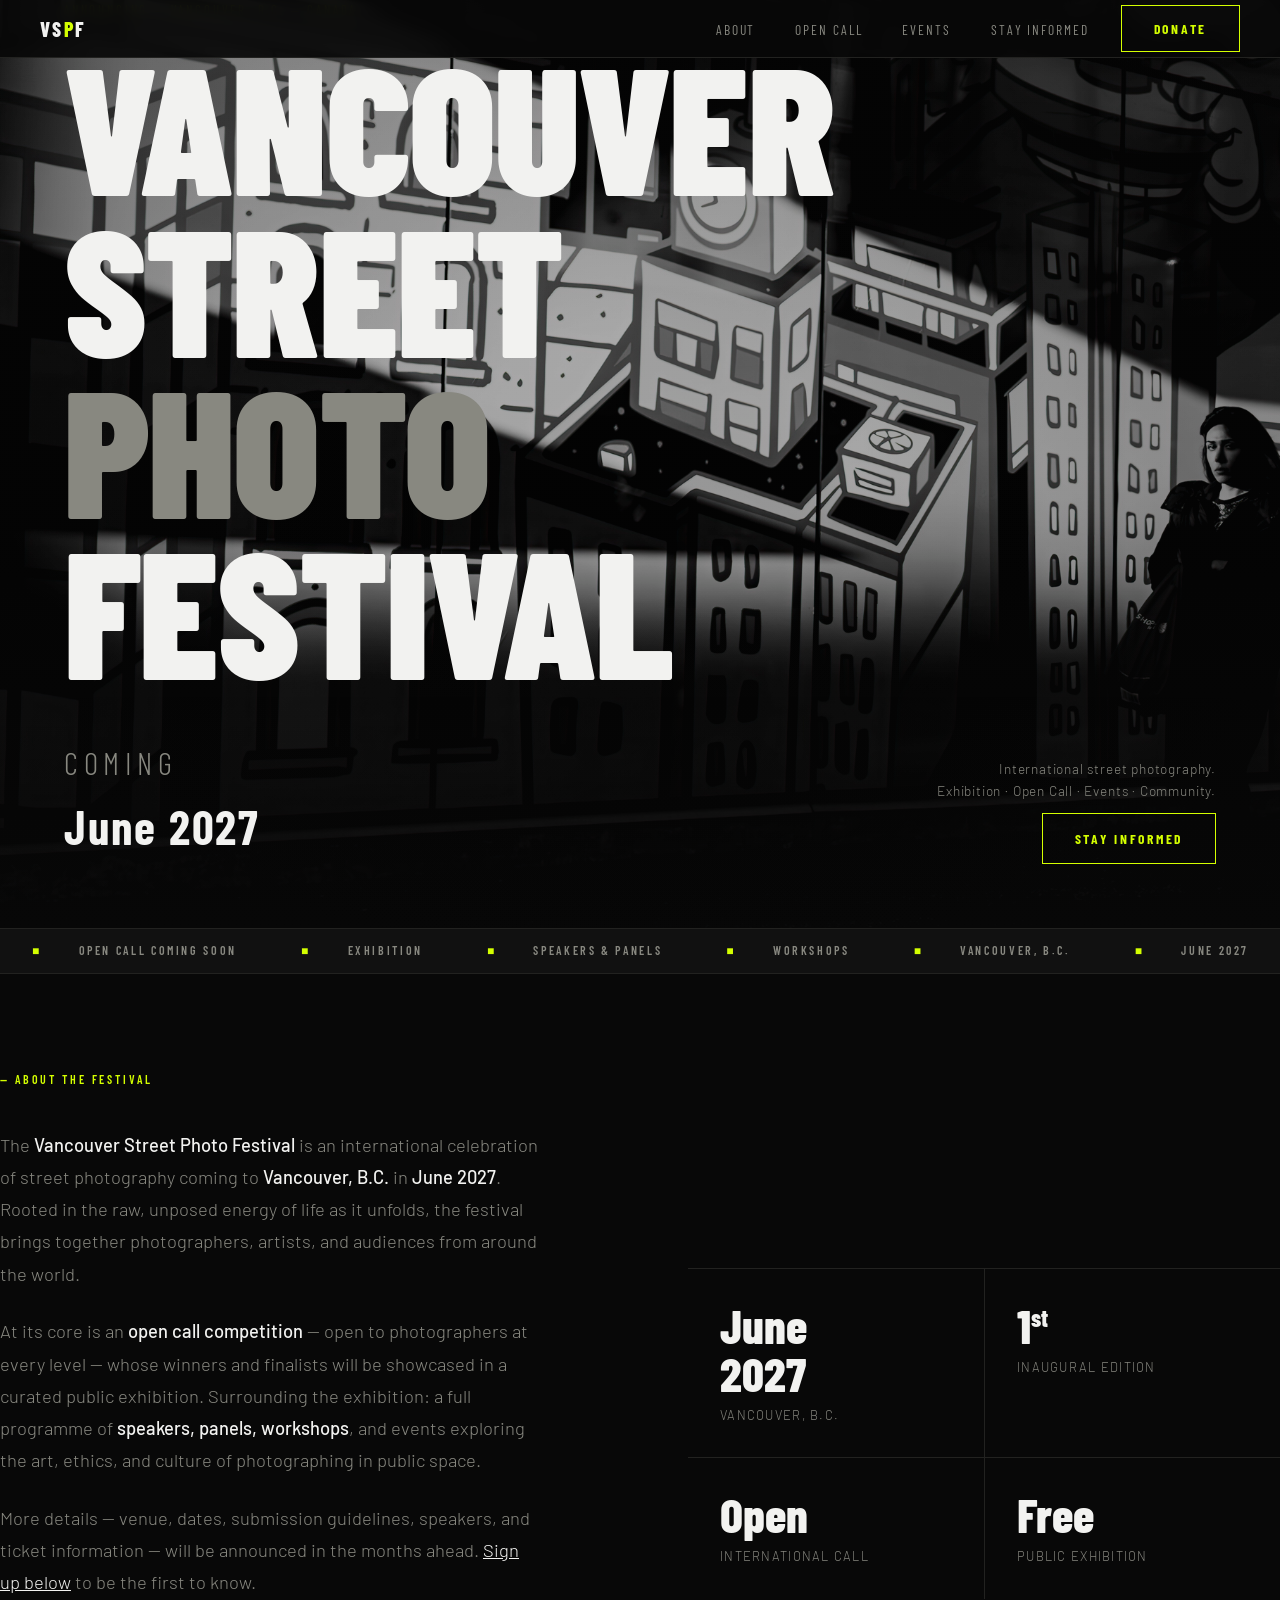
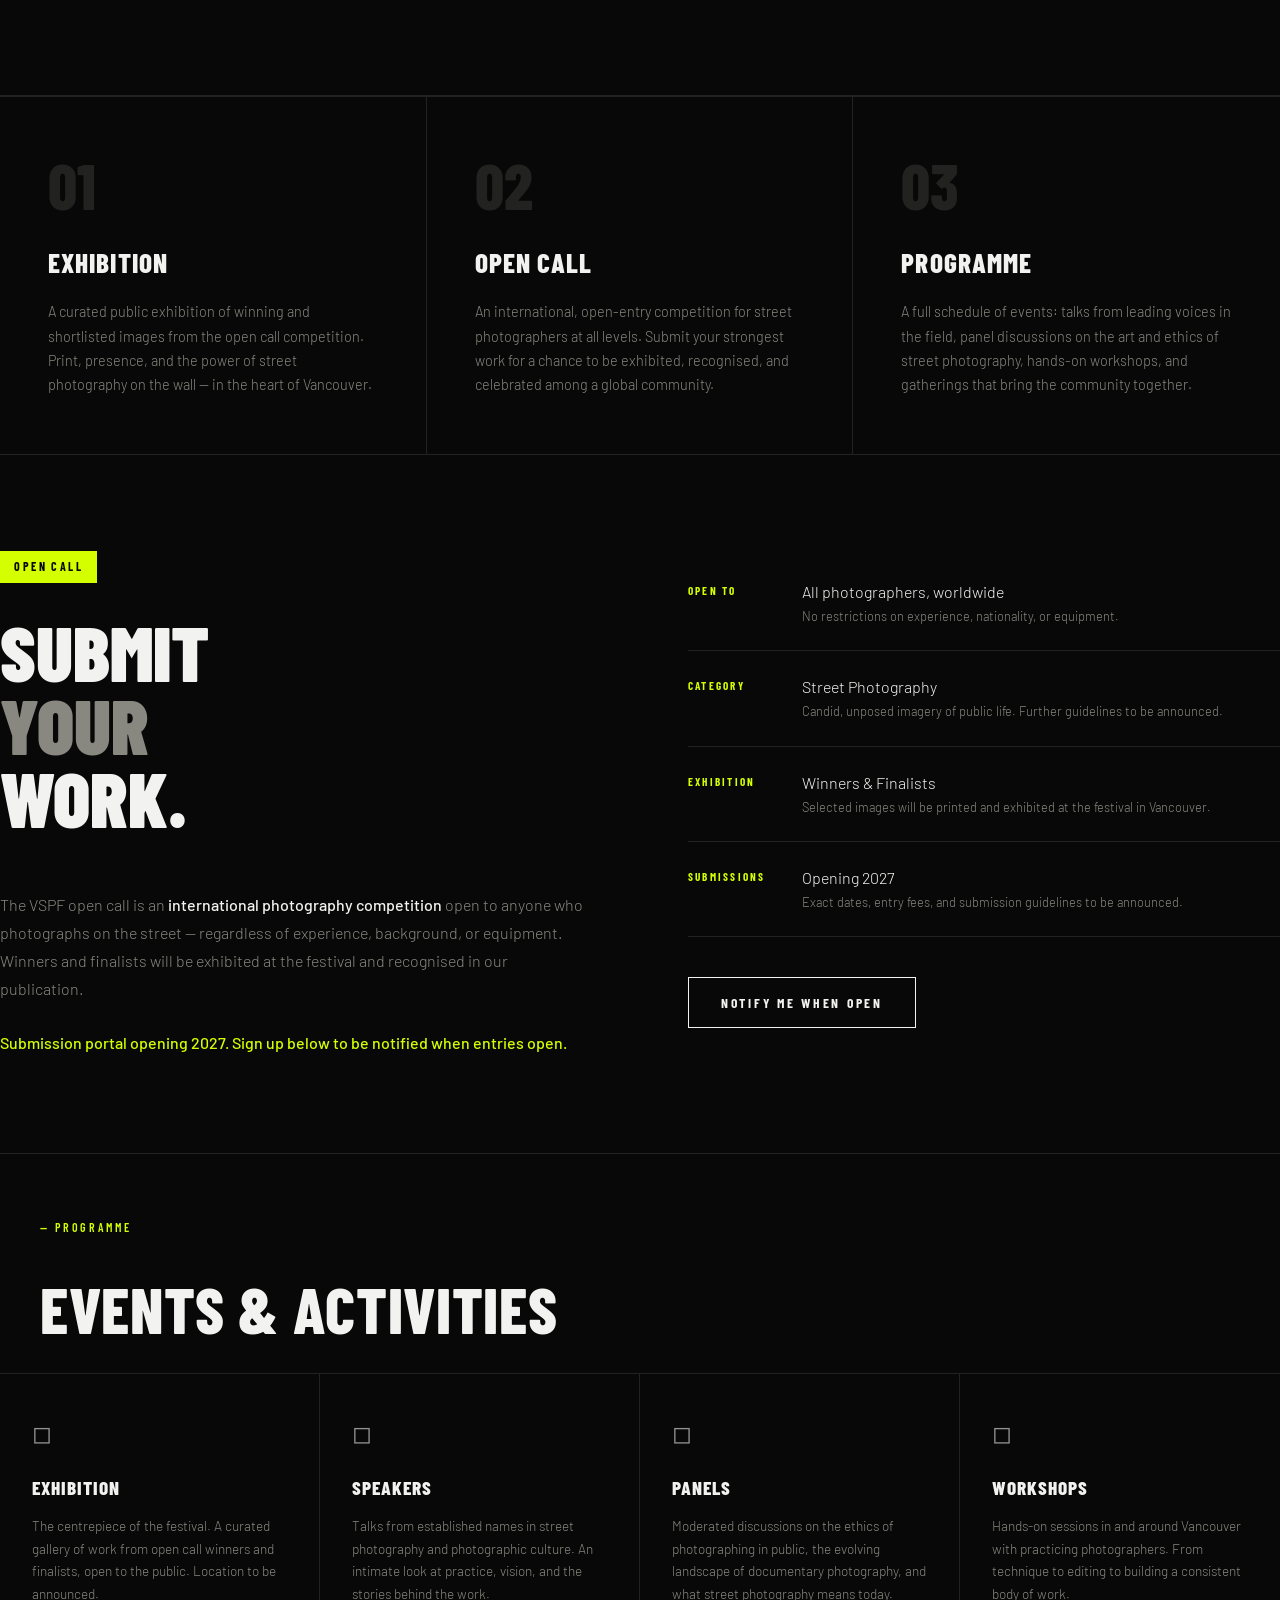
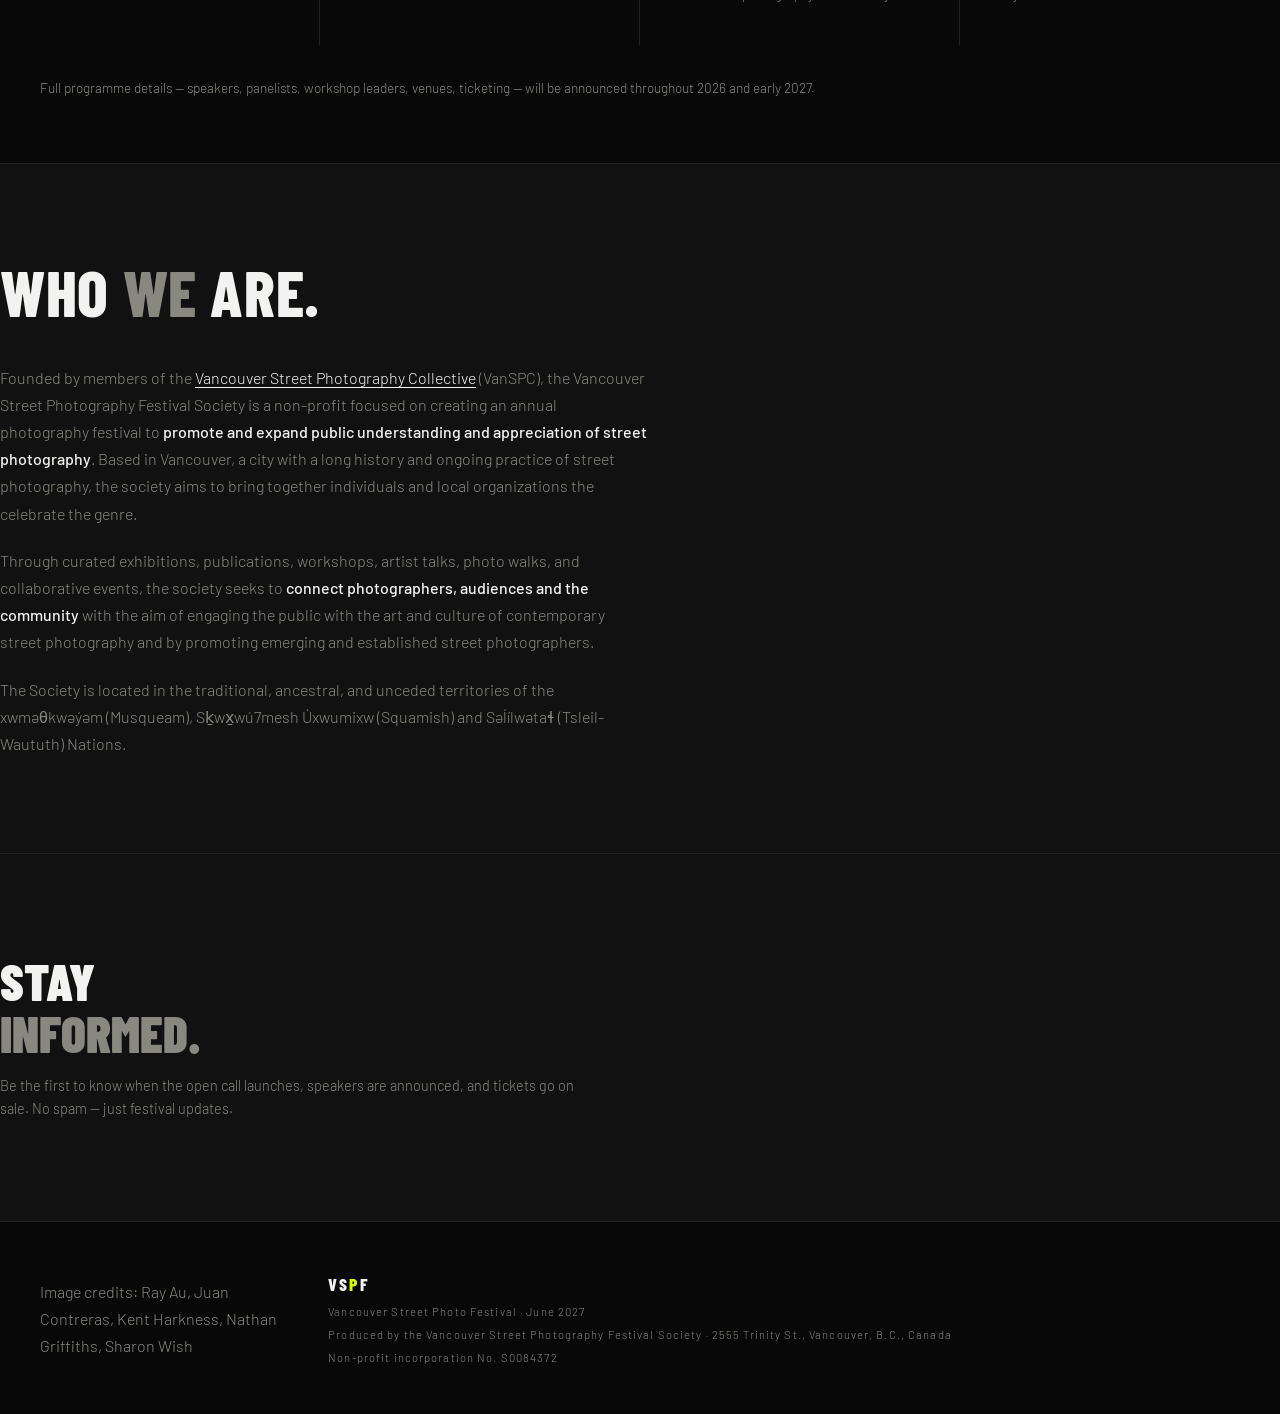
==== index.html @ 10cf4648 "image credite" ====
<!DOCTYPE html>
<html lang="en">
<head>
  <meta charset="UTF-8">
  <meta name="viewport" content="width=device-width, initial-scale=1.0">
  <title>VSPF — Vancouver Street Photo Festival · June 2027</title>
  <meta name="description" content="Vancouver Street Photo Festival — June 2027. An international celebration of street photography featuring an open call competition, exhibition, speakers, panels & workshops.">
  <link rel="preconnect" href="https://fonts.googleapis.com">
  <link rel="preconnect" href="https://fonts.gstatic.com" crossorigin>
  <link href="https://fonts.googleapis.com/css2?family=Barlow+Condensed:wght@300;400;600;700;800;900&family=Barlow:wght@300;400;500&display=swap" rel="stylesheet">
  <link rel="stylesheet" href="css/styles.css">
  <script src="https://zeffy-scripts.s3.ca-central-1.amazonaws.com/embed-form-script.min.js"></script>
</head>
<body>

  <!-- NAV -->
  <nav>
    <a href="#" class="nav-logo">VS<span>P</span>F</a>
    <ul class="nav-links">
      <li><a href="#about">About</a></li>
      <li><a href="#open-call">Open Call</a></li>
      <li><a href="#events">Events</a></li>
      <li><a href="#notify">Stay Informed</a></li>
    </ul>
    <button class="btn btn-accent nav-donate" zeffy-form-link="https://www.zeffy.com/embed/donation-form/festival-launch-fundraiser?modal=true">Donate</button>
    <button class="nav-hamburger" aria-label="Toggle menu" aria-expanded="false">
      <span></span>
      <span></span>
      <span></span>
    </button>
  </nav>

  <!-- MOBILE NAV -->
  <div class="nav-mobile" id="nav-mobile" aria-hidden="true">
    <ul>
      <li><a href="#about">About</a></li>
      <li><a href="#open-call">Open Call</a></li>
      <li><a href="#events">Events</a></li>
      <li><a href="#notify">Stay Informed</a></li>
      <li><button class="btn btn-accent" zeffy-form-link="https://www.zeffy.com/embed/donation-form/festival-launch-fundraiser?modal=true">Donate</button></li>
    </ul>
  </div>

  <!-- HERO -->
  <section class="hero">
    <div class="hero-carousel">
      <div class="hero-slide active" style="background-image:url('img/harkness-01.jpg')"></div>
      <div class="hero-slide" style="background-image:url('img/contreras-01.jpg')"></div>
      <div class="hero-slide" style="background-image:url('img/L1102718-0512.jpg')"></div>
      <div class="hero-slide" style="background-image:url('img/sharon-01.jpg')"></div>
      <div class="hero-slide" style="background-image:url('img/au-01.jpg')"></div>
      <div class="hero-slide" style="background-image:url('img/L1102904-0615.jpg')"></div>
    </div>
    <div class="hero-vignette"></div>
    <div class="hero-content">
      <p class="hero-eyebrow">Announcing &mdash; Vancouver, B.C. &mdash; Canada</p>
      <h1 class="hero-title">
        <span class="line-city">Vancouver</span>
        <span class="line-street">Street</span>
        <span class="line-photo">Photo</span>
        <span class="line-fest">Festival</span>
      </h1>
      <div class="hero-meta">
        <div class="hero-date">
          <span>Coming</span>
          June 2027
        </div>
        <div class="hero-cta-wrap">
          <p class="hero-sub">International street photography.<br>Exhibition &middot; Open Call &middot; Events &middot; Community.</p>
          <a href="#notify" class="btn btn-accent">Stay Informed</a>
        </div>
      </div>
    </div>
  </section>

  <!-- TICKER -->
  <div class="ticker-wrap">
    <div class="ticker">
      <div class="ticker-item"><span>&#9632;</span> Open Call Coming Soon</div>
      <div class="ticker-item"><span>&#9632;</span> Exhibition</div>
      <div class="ticker-item"><span>&#9632;</span> Speakers &amp; Panels</div>
      <div class="ticker-item"><span>&#9632;</span> Workshops</div>
      <div class="ticker-item"><span>&#9632;</span> Vancouver, B.C.</div>
      <div class="ticker-item"><span>&#9632;</span> June 2027</div>
      <div class="ticker-item"><span>&#9632;</span> Street Photography</div>
      <div class="ticker-item"><span>&#9632;</span> Open Call Coming Soon</div>
      <div class="ticker-item"><span>&#9632;</span> Exhibition</div>
      <div class="ticker-item"><span>&#9632;</span> Speakers &amp; Panels</div>
      <div class="ticker-item"><span>&#9632;</span> Workshops</div>
      <div class="ticker-item"><span>&#9632;</span> Vancouver, B.C.</div>
      <div class="ticker-item"><span>&#9632;</span> June 2027</div>
      <div class="ticker-item"><span>&#9632;</span> Street Photography</div>
    </div>
  </div>

  <!-- ABOUT -->
  <section id="about">
    <div class="container section-pad">
      <div class="intro-grid">
        <div>
          <p class="section-label reveal">About the Festival</p>
          <p class="intro-text reveal reveal-delay-1">
            The <strong>Vancouver Street Photo Festival</strong> is an international celebration of street photography coming to <strong>Vancouver, B.C.</strong> in <strong>June 2027</strong>. Rooted in the raw, unposed energy of life as it unfolds, the festival brings together photographers, artists, and audiences from around the world.
          </p>
          <br>
          <p class="intro-text reveal reveal-delay-2">
            At its core is an <strong>open call competition</strong> — open to photographers at every level — whose winners and finalists will be showcased in a curated public exhibition. Surrounding the exhibition: a full programme of <strong>speakers, panels, workshops</strong>, and events exploring the art, ethics, and culture of photographing in public space.
          </p>
          <br>
          <p class="intro-text reveal reveal-delay-3">
            More details — venue, dates, submission guidelines, speakers, and ticket information — will be announced in the months ahead. <a href="#notify" style="color: var(--white);">Sign up below</a> to be the first to know.
          </p>
        </div>
        <div class="intro-stats reveal reveal-delay-1">
          <div class="stat">
            <div class="stat-number">June<br>2027</div>
            <div class="stat-label">Vancouver, B.C.</div>
          </div>
          <div class="stat">
            <div class="stat-number">1<sup style="font-size:0.5em">st</sup></div>
            <div class="stat-label">Inaugural Edition</div>
          </div>
          <div class="stat">
            <div class="stat-number">Open</div>
            <div class="stat-label">International Call</div>
          </div>
          <div class="stat">
            <div class="stat-number">Free</div>
            <div class="stat-label">Public Exhibition</div>
          </div>
        </div>
      </div>
    </div>
  </section>

  <!-- PILLARS -->
  <section>
    <div class="pillars">
      <div class="pillar reveal">
        <div class="pillar-num">01</div>
        <div class="pillar-title">Exhibition</div>
        <p class="pillar-body">A curated public exhibition of winning and shortlisted images from the open call competition. Print, presence, and the power of street photography on the wall — in the heart of Vancouver.</p>
      </div>
      <div class="pillar reveal reveal-delay-1">
        <div class="pillar-num">02</div>
        <div class="pillar-title">Open Call</div>
        <p class="pillar-body">An international, open-entry competition for street photographers at all levels. Submit your strongest work for a chance to be exhibited, recognised, and celebrated among a global community.</p>
      </div>
      <div class="pillar reveal reveal-delay-2">
        <div class="pillar-num">03</div>
        <div class="pillar-title">Programme</div>
        <p class="pillar-body">A full schedule of events: talks from leading voices in the field, panel discussions on the art and ethics of street photography, hands-on workshops, and gatherings that bring the community together.</p>
      </div>
    </div>
  </section>

  <!-- OPEN CALL -->
  <section id="open-call">
    <div class="container section-pad">
      <div class="open-call-inner">
        <div>
          <div class="open-call-badge reveal">Open Call</div>
          <h2 class="open-call-heading reveal reveal-delay-1">Submit<br><em>Your</em><br>Work.</h2>
          <br>
          <p class="open-call-body reveal reveal-delay-2">
            The VSPF open call is an <strong>international photography competition</strong> open to anyone who photographs on the street — regardless of experience, background, or equipment. Winners and finalists will be exhibited at the festival and recognised in our publication.
          </p>
          <br>
          <p class="open-call-body reveal reveal-delay-3" style="color: var(--accent); font-weight: 500;">
            Submission portal opening 2027. Sign up below to be notified when entries open.
          </p>
        </div>
        <div class="open-call-details reveal reveal-delay-1">
          <div class="detail-row">
            <div class="detail-label">Open To</div>
            <div class="detail-value">All photographers, worldwide
              <small>No restrictions on experience, nationality, or equipment.</small>
            </div>
          </div>
          <div class="detail-row">
            <div class="detail-label">Category</div>
            <div class="detail-value">Street Photography
              <small>Candid, unposed imagery of public life. Further guidelines to be announced.</small>
            </div>
          </div>
          <div class="detail-row">
            <div class="detail-label">Exhibition</div>
            <div class="detail-value">Winners &amp; Finalists
              <small>Selected images will be printed and exhibited at the festival in Vancouver.</small>
            </div>
          </div>
          <div class="detail-row">
            <div class="detail-label">Submissions</div>
            <div class="detail-value">Opening 2027
              <small>Exact dates, entry fees, and submission guidelines to be announced.</small>
            </div>
          </div>
          <div style="padding-top: 1rem;">
            <a href="#notify" class="btn btn-white">Notify Me When Open</a>
          </div>
        </div>
      </div>
    </div>
  </section>

  <!-- EVENTS -->
  <section id="events">
    <div class="container" style="padding-top: 4rem; padding-bottom: 2rem;">
      <p class="section-label reveal">Programme</p>
      <h2 class="section-heading reveal reveal-delay-1">Events &amp; Activities</h2>
    </div>
    <div class="events-grid">
      <div class="event-card reveal">
        <div class="event-icon">◻</div>
        <div class="event-title">Exhibition</div>
        <p class="event-body">The centrepiece of the festival. A curated gallery of work from open call winners and finalists, open to the public. Location to be announced.</p>
      </div>
      <div class="event-card reveal reveal-delay-1">
        <div class="event-icon">◻</div>
        <div class="event-title">Speakers</div>
        <p class="event-body">Talks from established names in street photography and photographic culture. An intimate look at practice, vision, and the stories behind the work.</p>
      </div>
      <div class="event-card reveal reveal-delay-2">
        <div class="event-icon">◻</div>
        <div class="event-title">Panels</div>
        <p class="event-body">Moderated discussions on the ethics of photographing in public, the evolving landscape of documentary photography, and what street photography means today.</p>
      </div>
      <div class="event-card reveal reveal-delay-3">
        <div class="event-icon">◻</div>
        <div class="event-title">Workshops</div>
        <p class="event-body">Hands-on sessions in and around Vancouver with practicing photographers. From technique to editing to building a consistent body of work.</p>
      </div>
    </div>
    <div class="container" style="padding: 2rem 2.5rem 4rem;">
      <p class="reveal" style="font-size: 0.85rem; color: var(--dim);">Full programme details — speakers, panelists, workshop leaders, venues, ticketing — will be announced throughout 2026 and early 2027.</p>
    </div>
  </section>

  <!-- WHO WE ARE -->
  <section id="who-we-are" class="who-we-are">
    <div class="container section-pad">
      <h2 class="reveal">Who <span>We</span> Are.</h2>
      <div class="who-we-are-body">
        <p class="reveal reveal-delay-1">Founded by members of the <a href="https://van-spc.com/" target="_blank">Vancouver Street Photography Collective</a> (VanSPC), the Vancouver Street Photography Festival Society is a non-profit focused on creating an annual photography festival to <strong>promote and expand public understanding and appreciation of street photography</strong>. Based in Vancouver, a city with a long history and ongoing practice of street photography, the society aims to bring together individuals and local organizations the celebrate the genre.</p>
        <p class="reveal reveal-delay-2">Through curated exhibitions, publications, workshops, artist talks, photo walks, and collaborative events, the society seeks to <strong>connect photographers, audiences and the community</strong> with the aim of engaging the public with the art and culture of contemporary street photography and by promoting emerging and established street photographers.</p>
        <p class="reveal reveal-delay-3">The Society is located in the traditional, ancestral, and unceded territories of the xwməθkwəy̓əm (Musqueam), Sḵwx̱wú7mesh Úxwumixw (Squamish) and Səl̓ílwətaɬ (Tsleil-Waututh) Nations.</p>
      </div>
    </div>
  </section>

  <!-- NOTIFY -->
  <section id="notify" class="notify">
    <div class="container section-pad">
      <div class="notify-inner">
        <div>
          <h2 class="notify-heading reveal">Stay<br><span>Informed.</span></h2>
          <p class="notify-sub reveal reveal-delay-1">
            Be the first to know when the open call launches, speakers are announced, and tickets go on sale. No spam — just festival updates.
          </p>
        </div>
        <div id="zeffy-signup-form">
          <iframe title='Signup form powered by Zeffy' style='position:absolute;border:0;top:0;left:0;bottom:0;right:0;width:100%;height:100%' src='https://www.zeffy.com/en-CA/embed/newsletter-form/your-email-address' allowTransparency="true"></iframe>
        </div>
      </div>
    </div>
  </section>

  <!-- FOOTER -->
  <footer>
    <div class="footer-image-credits">
      <p>Image credits: Ray Au, Juan Contreras, Kent Harkness, Nathan Griffiths, Sharon Wish</p>
    </div>
    </div>
    <div class="footer-brand">
      VS<span>P</span>F
      <small>Vancouver Street Photo Festival &middot; June 2027</small>
      <small>Produced by the Vancouver Street Photography Festival Society &middot; 2555 Trinity St., Vancouver, B.C., Canada</small>
      <small>Non-profit incorporation No. S0084372</small>
    </div>
    <!-- <div class="footer-center">
      Vancouver, British Columbia, Canada<br>
      <span style="color: var(--border);">&#9632;</span>
    </div> -->
    <!-- <div class="footer-social">
      <a href="#">Instagram</a>
      <a href="#">Facebook</a>
      <a href="#">Contact</a>
    </div> -->
  </footer>


  <script src="js/main.js"></script>
</body>
</html>
---- css/styles.css ----
*, *::before, *::after { box-sizing: border-box; margin: 0; padding: 0; }

:root {
  --black:   #080808;
  --off-black: #111111;
  --white:   #f2f2f0;
  --dim:     #888880;
  --border:  #222220;
  --accent:  #d4ff00;
  --accent2: #ff3c1a;
}

html { scroll-behavior: smooth; }

body {
  background: var(--black);
  color: var(--white);
  font-family: 'Barlow', sans-serif;
  font-weight: 300;
  font-size: 16px;
  line-height: 1.6;
  overflow-x: hidden;
}

/* ── NAV ───────────────────────────────────────────── */
nav {
  position: fixed;
  top: 0; left: 0; right: 0;
  z-index: 100;
  display: flex;
  align-items: center;
  padding: 0 2.5rem;
  height: 58px;
  background: rgba(8, 8, 8, 0.92);
  backdrop-filter: blur(8px);
  border-bottom: 1px solid var(--border);
}

.nav-logo {
  font-family: 'Barlow Condensed', sans-serif;
  font-weight: 800;
  font-size: 1.25rem;
  letter-spacing: 0.12em;
  color: var(--white);
  text-decoration: none;
}

.nav-logo span { color: var(--accent); }

.nav-links {
  display: flex;
  gap: 2.5rem;
  list-style: none;
  margin-left: auto;
}

.nav-links a {
  font-family: 'Barlow Condensed', sans-serif;
  font-weight: 400;
  font-size: 0.85rem;
  letter-spacing: 0.14em;
  text-transform: uppercase;
  color: var(--dim);
  text-decoration: none;
  transition: color 0.2s;
}

.nav-links a:hover { color: var(--white); }

.nav-donate {
  display: inline-flex;
  align-items: center;
  background: none;
  cursor: pointer;
  padding: 0.45rem 1.1rem;
  margin-left: 2rem;
  flex-shrink: 0;
}

/* ── HAMBURGER ──────────────────────────────────────── */
.nav-hamburger {
  display: none;
  flex-direction: column;
  justify-content: center;
  gap: 5px;
  background: none;
  border: none;
  cursor: pointer;
  padding: 6px;
  margin-left: auto;
  flex-shrink: 0;
  z-index: 101;
}

.nav-hamburger span {
  display: block;
  width: 22px;
  height: 1.5px;
  background: var(--white);
  transition: transform 0.25s ease, opacity 0.25s ease;
  transform-origin: center;
}

.nav-hamburger.open span:nth-child(1) { transform: translateY(6.5px) rotate(45deg); }
.nav-hamburger.open span:nth-child(2) { opacity: 0; transform: scaleX(0); }
.nav-hamburger.open span:nth-child(3) { transform: translateY(-6.5px) rotate(-45deg); }

/* ── MOBILE NAV ─────────────────────────────────────── */
.nav-mobile {
  position: fixed;
  top: 58px; left: 0; right: 0;
  background: rgba(8, 8, 8, 0.97);
  backdrop-filter: blur(8px);
  border-bottom: 1px solid var(--border);
  z-index: 99;
  display: none;
  flex-direction: column;
  opacity: 0;
  transform: translateY(-6px);
  pointer-events: none;
  transition: opacity 0.25s ease, transform 0.25s ease;
}

.nav-mobile ul { list-style: none; padding: 0.5rem 1.5rem 1.5rem; }

.nav-mobile li { border-bottom: 1px solid var(--border); }
.nav-mobile li:first-child { border-top: 1px solid var(--border); }

.nav-mobile li:last-child { border-bottom: none; padding: 1rem 0 0.5rem; }
.nav-mobile li:last-child .btn { width: 100%; text-align: center; display: block; }

.nav-mobile a {
  display: block;
  font-family: 'Barlow Condensed', sans-serif;
  font-weight: 700;
  font-size: 1.6rem;
  letter-spacing: 0.08em;
  text-transform: uppercase;
  color: var(--dim);
  text-decoration: none;
  padding: 0.9rem 0;
  transition: color 0.2s;
}

.nav-mobile a:hover,
.nav-mobile a:active { color: var(--white); }

.nav-mobile.open {
  opacity: 1;
  transform: translateY(0);
  pointer-events: auto;
}

/* ── HERO CAROUSEL ─────────────────────────────────── */
.hero-carousel {
  position: absolute;
  inset: 0;
  z-index: 0;
}

.hero-slide {
  position: absolute;
  top: 0;
  left: 0;
  right: -10%;
  bottom: 0;
  background-size: cover;
  background-position: right center;
  opacity: 0;
  transition: opacity 1.8s ease;
}

.hero-slide.active { opacity: 1; }

/* ── HERO ──────────────────────────────────────────── */
.hero {
  min-height: 100svh;
  display: flex;
  flex-direction: column;
  justify-content: flex-end;
  padding: 0 4rem 4rem;
  position: relative;
  border-bottom: 1px solid var(--border);
  overflow: hidden;
}


.hero-vignette {
  position: absolute;
  inset: 0;
  background:
    linear-gradient(to bottom, rgba(8,8,8,0.35) 0%, rgba(8,8,8,0.35) 60%, rgba(8,8,8,0.75) 100%),
    radial-gradient(ellipse at center, transparent 20%, rgba(8,8,8,0.35) 100%);
  pointer-events: none;
}

.hero-content { position: relative; z-index: 2; }

.hero-eyebrow {
  font-family: 'Barlow Condensed', sans-serif;
  font-size: 0.8rem;
  font-weight: 400;
  letter-spacing: 0.22em;
  text-transform: uppercase;
  color: var(--accent);
  margin-bottom: 1.5rem;
}

.hero-title {
  font-family: 'Barlow Condensed', sans-serif;
  font-weight: 900;
  font-size: clamp(4.5rem, 14vw, 16rem);
  line-height: 0.9;
  letter-spacing: -0.01em;
  text-transform: uppercase;
}

.hero-title .line-city   { display: block; color: var(--white); }
.hero-title .line-street { display: block; color: var(--white); }
.hero-title .line-photo  { display: block; color: var(--dim); }
.hero-title .line-fest   { display: block; color: var(--white); }

.hero-meta {
  margin-top: 3rem;
  display: flex;
  align-items: flex-end;
  justify-content: space-between;
  gap: 2rem;
  flex-wrap: wrap;
}

.hero-date {
  font-family: 'Barlow Condensed', sans-serif;
  font-weight: 700;
  font-size: clamp(1.6rem, 4vw, 3rem);
  letter-spacing: 0.04em;
  color: var(--white);
}

.hero-date span {
  display: block;
  font-weight: 300;
  font-size: 0.65em;
  letter-spacing: 0.18em;
  color: var(--dim);
  text-transform: uppercase;
}

.hero-cta-wrap {
  display: flex;
  flex-direction: column;
  align-items: flex-end;
  gap: 0.75rem;
}

.hero-sub {
  font-size: 0.85rem;
  color: var(--dim);
  letter-spacing: 0.06em;
  text-align: right;
}

.btn {
  display: inline-block;
  font-family: 'Barlow Condensed', sans-serif;
  font-weight: 700;
  font-size: 0.85rem;
  letter-spacing: 0.2em;
  text-transform: uppercase;
  text-decoration: none;
  padding: 0.85rem 2rem;
  border: 1px solid currentColor;
  transition: background 0.2s, color 0.2s;
}

.btn-accent {
  color: var(--accent);
  border-color: var(--accent);
}

.btn-accent:hover {
  background: var(--accent);
  color: var(--black);
}

.btn-white {
  color: var(--white);
  border-color: var(--white);
}

.btn-white:hover {
  background: var(--white);
  color: var(--black);
}

/* ── TICKER ────────────────────────────────────────── */
.ticker-wrap {
  overflow: hidden;
  border-bottom: 1px solid var(--border);
  background: var(--off-black);
  padding: 0.75rem 0;
}

.ticker {
  display: flex;
  width: max-content;
  animation: ticker 28s linear infinite;
}

.ticker-item {
  font-family: 'Barlow Condensed', sans-serif;
  font-weight: 600;
  font-size: 0.75rem;
  letter-spacing: 0.22em;
  text-transform: uppercase;
  color: var(--dim);
  padding: 0 2rem;
  white-space: nowrap;
}

.ticker-item span { color: var(--accent); margin-right: 2rem; }

@keyframes ticker {
  from { transform: translateX(0); }
  to   { transform: translateX(-50%); }
}

/* ── SECTIONS SHARED ───────────────────────────────── */
section { border-bottom: 1px solid var(--border); }

.container {
  max-width: 1280px;
  margin: 0 auto;
  padding: 0 2.5rem;
}

.section-pad { padding: 6rem 0; }

.section-label {
  font-family: 'Barlow Condensed', sans-serif;
  font-size: 0.75rem;
  font-weight: 600;
  letter-spacing: 0.24em;
  text-transform: uppercase;
  color: var(--accent);
  margin-bottom: 2.5rem;
}

.section-label::before {
  content: '— ';
}

.section-heading {
  font-family: 'Barlow Condensed', sans-serif;
  font-weight: 800;
  font-size: clamp(2.5rem, 5vw, 4.5rem);
  line-height: 1;
  text-transform: uppercase;
  letter-spacing: 0.01em;
}

/* ── INTRO ─────────────────────────────────────────── */
.intro-grid {
  display: grid;
  grid-template-columns: 1fr 1fr;
  gap: 6rem;
  align-items: end;
}

.intro-text {
  font-size: 1.15rem;
  line-height: 1.75;
  color: var(--dim);
  max-width: 540px;
}

.intro-text strong {
  color: var(--white);
  font-weight: 500;
}

.intro-stats {
  display: grid;
  grid-template-columns: 1fr 1fr;
  gap: 0;
}

.stat {
  padding: 2rem;
  border-top: 1px solid var(--border);
  border-left: 1px solid var(--border);
}

.stat:nth-child(odd) { border-left: none; }

.stat-number {
  font-family: 'Barlow Condensed', sans-serif;
  font-weight: 800;
  font-size: 3rem;
  line-height: 1;
  color: var(--white);
}

.stat-label {
  font-size: 0.8rem;
  letter-spacing: 0.1em;
  text-transform: uppercase;
  color: var(--dim);
  margin-top: 0.5rem;
}

/* ── PILLARS ───────────────────────────────────────── */
.pillars {
  display: grid;
  grid-template-columns: repeat(3, 1fr);
  border-top: 1px solid var(--border);
}

.pillar {
  padding: 3.5rem 3rem;
  border-right: 1px solid var(--border);
  transition: background 0.2s;
}

.pillar:last-child { border-right: none; }

.pillar-num {
  font-family: 'Barlow Condensed', sans-serif;
  font-weight: 800;
  font-size: 4rem;
  line-height: 1;
  color: var(--border);
  margin-bottom: 1.5rem;
}

.pillar-title {
  font-family: 'Barlow Condensed', sans-serif;
  font-weight: 800;
  font-size: 1.7rem;
  text-transform: uppercase;
  letter-spacing: 0.04em;
  color: var(--white);
  margin-bottom: 1rem;
}

.pillar-body {
  font-size: 0.9rem;
  line-height: 1.7;
  color: var(--dim);
}

/* ── OPEN CALL ─────────────────────────────────────── */
.open-call-inner {
  display: grid;
  grid-template-columns: 1fr 1fr;
  gap: 6rem;
  align-items: center;
}

.open-call-badge {
  display: inline-flex;
  align-items: center;
  gap: 0.5rem;
  font-family: 'Barlow Condensed', sans-serif;
  font-size: 0.75rem;
  font-weight: 700;
  letter-spacing: 0.2em;
  text-transform: uppercase;
  color: var(--black);
  background: var(--accent);
  padding: 0.4rem 0.9rem;
  margin-bottom: 2rem;
}

.open-call-heading {
  font-family: 'Barlow Condensed', sans-serif;
  font-weight: 900;
  font-size: clamp(3rem, 6vw, 6rem);
  line-height: 0.95;
  text-transform: uppercase;
  margin-bottom: 2rem;
}

.open-call-heading em {
  font-style: normal;
  color: var(--dim);
}

.open-call-body {
  font-size: 1rem;
  line-height: 1.75;
  color: var(--dim);
}

.open-call-body strong { color: var(--white); font-weight: 500; }

.open-call-details {
  display: flex;
  flex-direction: column;
  gap: 1.5rem;
}

.detail-row {
  display: flex;
  align-items: flex-start;
  gap: 1.5rem;
  padding-bottom: 1.5rem;
  border-bottom: 1px solid var(--border);
}

.detail-row:last-child { border-bottom: none; }

.detail-label {
  font-family: 'Barlow Condensed', sans-serif;
  font-size: 0.7rem;
  font-weight: 700;
  letter-spacing: 0.2em;
  text-transform: uppercase;
  color: var(--accent);
  min-width: 90px;
  padding-top: 0.2em;
}

.detail-value {
  font-size: 1rem;
  color: var(--white);
  line-height: 1.5;
}

.detail-value small {
  display: block;
  font-size: 0.8rem;
  color: var(--dim);
  margin-top: 0.2rem;
}

/* ── EVENTS ────────────────────────────────────────── */
.events-grid {
  display: grid;
  grid-template-columns: repeat(4, 1fr);
  border-top: 1px solid var(--border);
}

.event-card {
  padding: 2.5rem 2rem;
  border-right: 1px solid var(--border);
}

.event-card:last-child { border-right: none; }

.event-icon {
  font-size: 1.5rem;
  margin-bottom: 1.25rem;
  filter: grayscale(1) brightness(0.6);
}

.event-title {
  font-family: 'Barlow Condensed', sans-serif;
  font-weight: 800;
  font-size: 1.2rem;
  text-transform: uppercase;
  letter-spacing: 0.05em;
  color: var(--white);
  margin-bottom: 0.75rem;
}

.event-body {
  font-size: 0.85rem;
  line-height: 1.65;
  color: var(--dim);
}

/* ── WHO WE ARE ────────────────────────────────────── */
.who-we-are {
  background: var(--off-black);
}

.who-we-are h2 {
  font-family: 'Barlow Condensed', sans-serif;
  font-weight: 800;
  font-size: clamp(2.5rem, 5vw, 4.5rem);
  line-height: 1;
  text-transform: uppercase;
  letter-spacing: 0.01em;
  margin-bottom: 2.5rem;
}

.who-we-are h2 span { color: var(--dim); }

.who-we-are-body {
  max-width: 72ch;
  display: flex;
  flex-direction: column;
  gap: 1.25rem;
}

.who-we-are-body p {
  font-size: 1rem;
  line-height: 1.7;
  color: var(--dim);
}

.who-we-are-body strong {
  color: var(--white);
  font-weight: 500;
}

.who-we-are-body a {
  color: var(--white);
  text-decoration: underline;
  text-underline-offset: 3px;
}

/* ── NOTIFY ────────────────────────────────────────── */
.notify {
  background: var(--off-black);
}

.notify-inner {
  display: grid;
  grid-template-columns: 1fr 1fr;
  gap: 6rem;
  align-items: center;
}

.notify-heading {
  font-family: 'Barlow Condensed', sans-serif;
  font-weight: 900;
  font-size: clamp(2.5rem, 4vw, 4rem);
  text-transform: uppercase;
  line-height: 1;
}

.notify-heading span { color: var(--dim); }

.notify-sub {
  margin-top: 1rem;
  font-size: 0.9rem;
  color: var(--dim);
  line-height: 1.6;
}

.notify-form {
  display: flex;
  flex-direction: column;
  gap: 1rem;
}

.form-note {
  font-size: 0.75rem;
  color: var(--dim);
  line-height: 1.5;
}


/* ── FOOTER ────────────────────────────────────────── */
footer {
  padding: 3rem 2.5rem;
  display: grid;
  grid-template-columns: 1fr auto 1fr;
  align-items: center;
  gap: 2rem;
}

.footer-image-credits p {
    font-size: 1rem;
  line-height: 1.7;
  color: var(--dim);
}

.footer-brand {
  font-family: 'Barlow Condensed', sans-serif;
  font-weight: 800;
  font-size: 1.1rem;
  letter-spacing: 0.12em;
  color: var(--white);
}

.footer-brand span { color: var(--accent); }

.footer-brand small {
  display: block;
  font-family: 'Barlow', sans-serif;
  font-weight: 300;
  font-size: 0.7rem;
  letter-spacing: 0.1em;
  color: var(--dim);
  margin-top: 0.3rem;
}

.footer-center {
  font-family: 'Barlow Condensed', sans-serif;
  font-size: 0.7rem;
  font-weight: 400;
  letter-spacing: 0.18em;
  text-transform: uppercase;
  color: var(--dim);
  text-align: center;
}

.footer-social {
  display: flex;
  justify-content: flex-end;
  gap: 1.5rem;
}

.footer-social a {
  font-family: 'Barlow Condensed', sans-serif;
  font-size: 0.75rem;
  font-weight: 600;
  letter-spacing: 0.16em;
  text-transform: uppercase;
  color: var(--dim);
  text-decoration: none;
  transition: color 0.2s;
}
#zeffy-signup-form {
  height: 175px;
  position: relative;
}

.footer-social a:hover { color: var(--white); }

/* ── SCROLL REVEAL ─────────────────────────────────── */
.reveal {
  opacity: 0;
  transform: translateY(24px);
  transition: opacity 0.6s ease, transform 0.6s ease;
}

.reveal.visible {
  opacity: 1;
  transform: translateY(0);
}

.reveal-delay-1 { transition-delay: 0.1s; }
.reveal-delay-2 { transition-delay: 0.2s; }
.reveal-delay-3 { transition-delay: 0.3s; }

/* ── RESPONSIVE ────────────────────────────────────── */
@media (max-width: 900px) {
  nav { padding: 0 1.5rem; }
  .nav-links { gap: 1.5rem; }
  .hero { padding: 0 2rem 3rem; }
  .container { padding: 0 1.5rem; }
  .section-pad { padding: 4rem 0; }
  .intro-grid { grid-template-columns: 1fr; gap: 3rem; }
  .pillars { grid-template-columns: 1fr; }
  .pillar { border-right: none; border-bottom: 1px solid var(--border); }
  .pillar:last-child { border-bottom: none; }
  .open-call-inner { grid-template-columns: 1fr; gap: 3rem; }
  .events-grid { grid-template-columns: 1fr 1fr; }
  .event-card:nth-child(2) { border-right: none; }
  .event-card:nth-child(3) { border-top: 1px solid var(--border); }
  .event-card:nth-child(4) { border-top: 1px solid var(--border); border-right: none; }
  .notify-inner { grid-template-columns: 1fr; gap: 3rem; }
  footer { grid-template-columns: 1fr; gap: 1.5rem; text-align: center; }
  .footer-social { justify-content: center; }
}

@media (max-width: 600px) {
  .nav-links { display: none; }
  .nav-donate { display: none; }
  .nav-hamburger { display: flex; }
  .nav-mobile { display: flex; }
  .hero-meta { flex-direction: column; align-items: flex-start; }
  .hero-cta-wrap { align-items: flex-start; }
  .hero-sub { text-align: left; }
  .intro-stats { grid-template-columns: 1fr 1fr; }
  .events-grid { grid-template-columns: 1fr; }
  .event-card { border-right: none; border-bottom: 1px solid var(--border); }
  .event-card:last-child { border-bottom: none; }
  .pillar { padding: 2.5rem 1.5rem; }
}
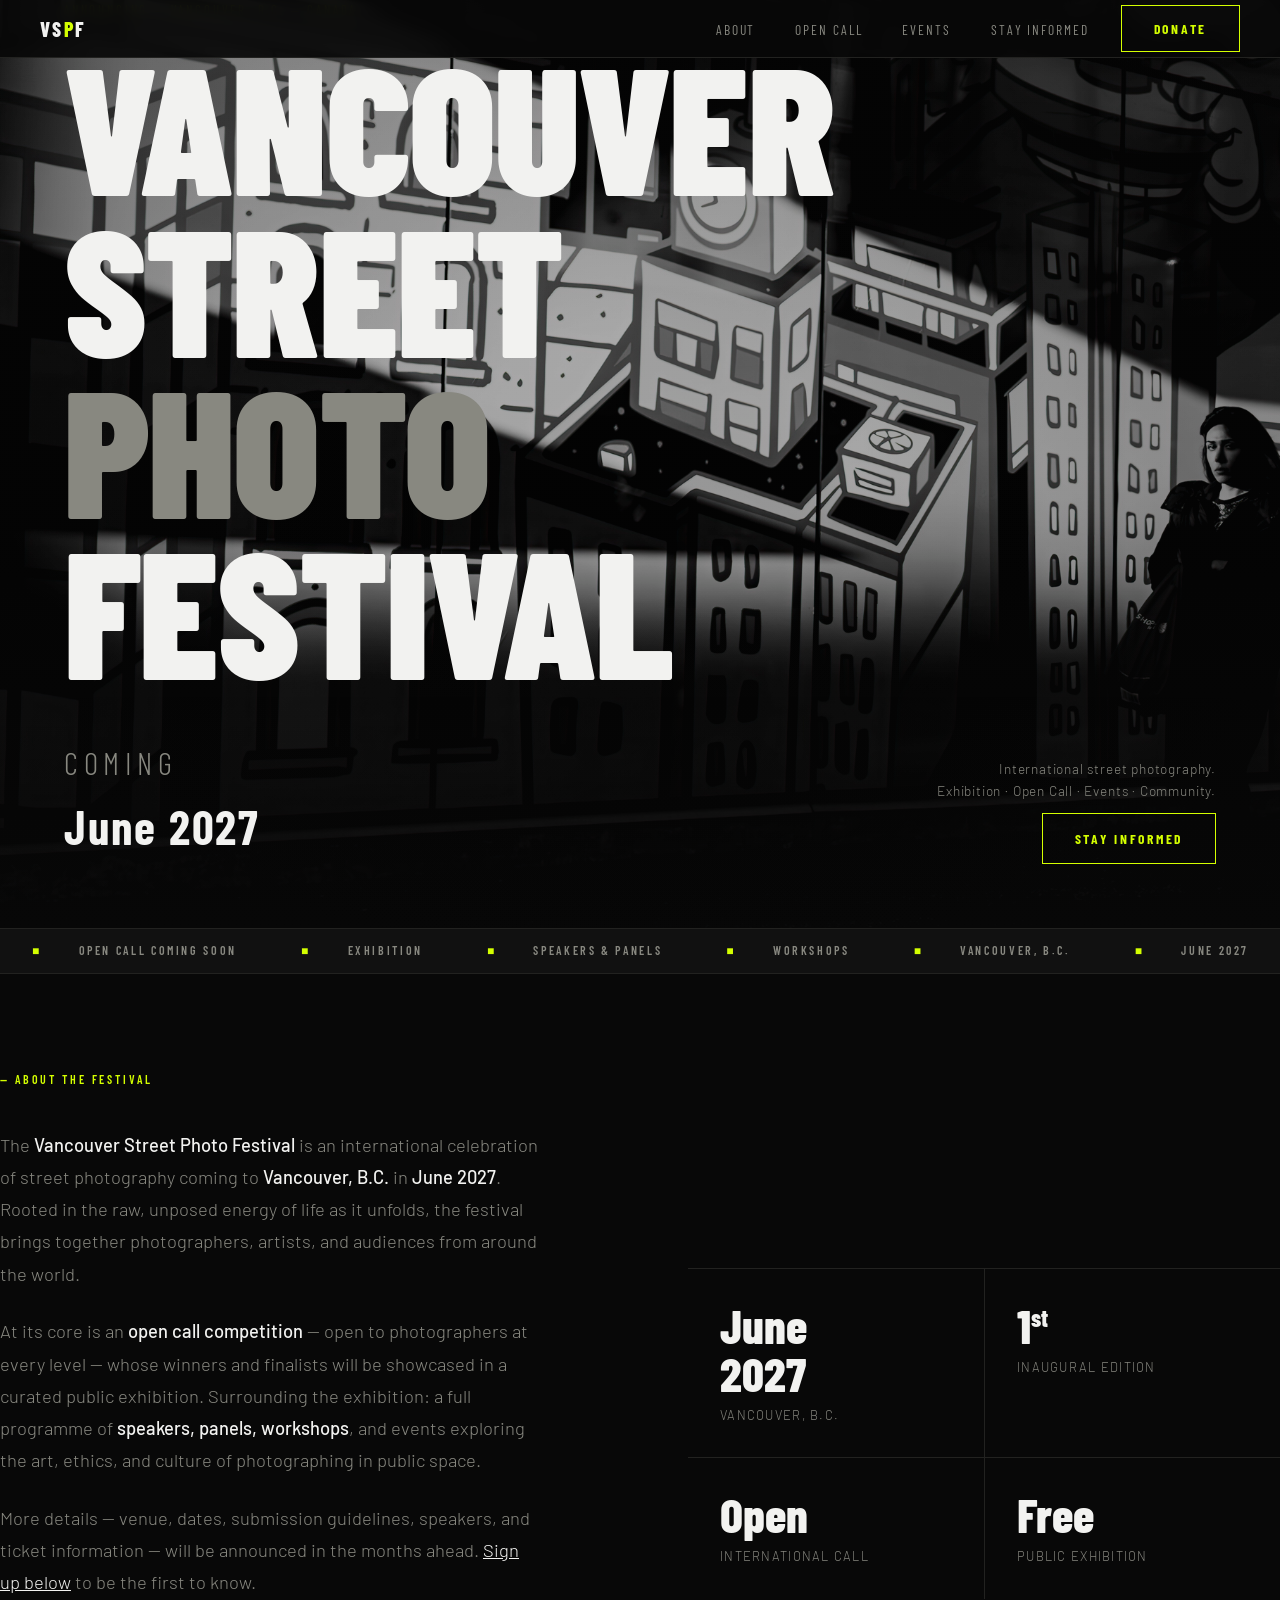
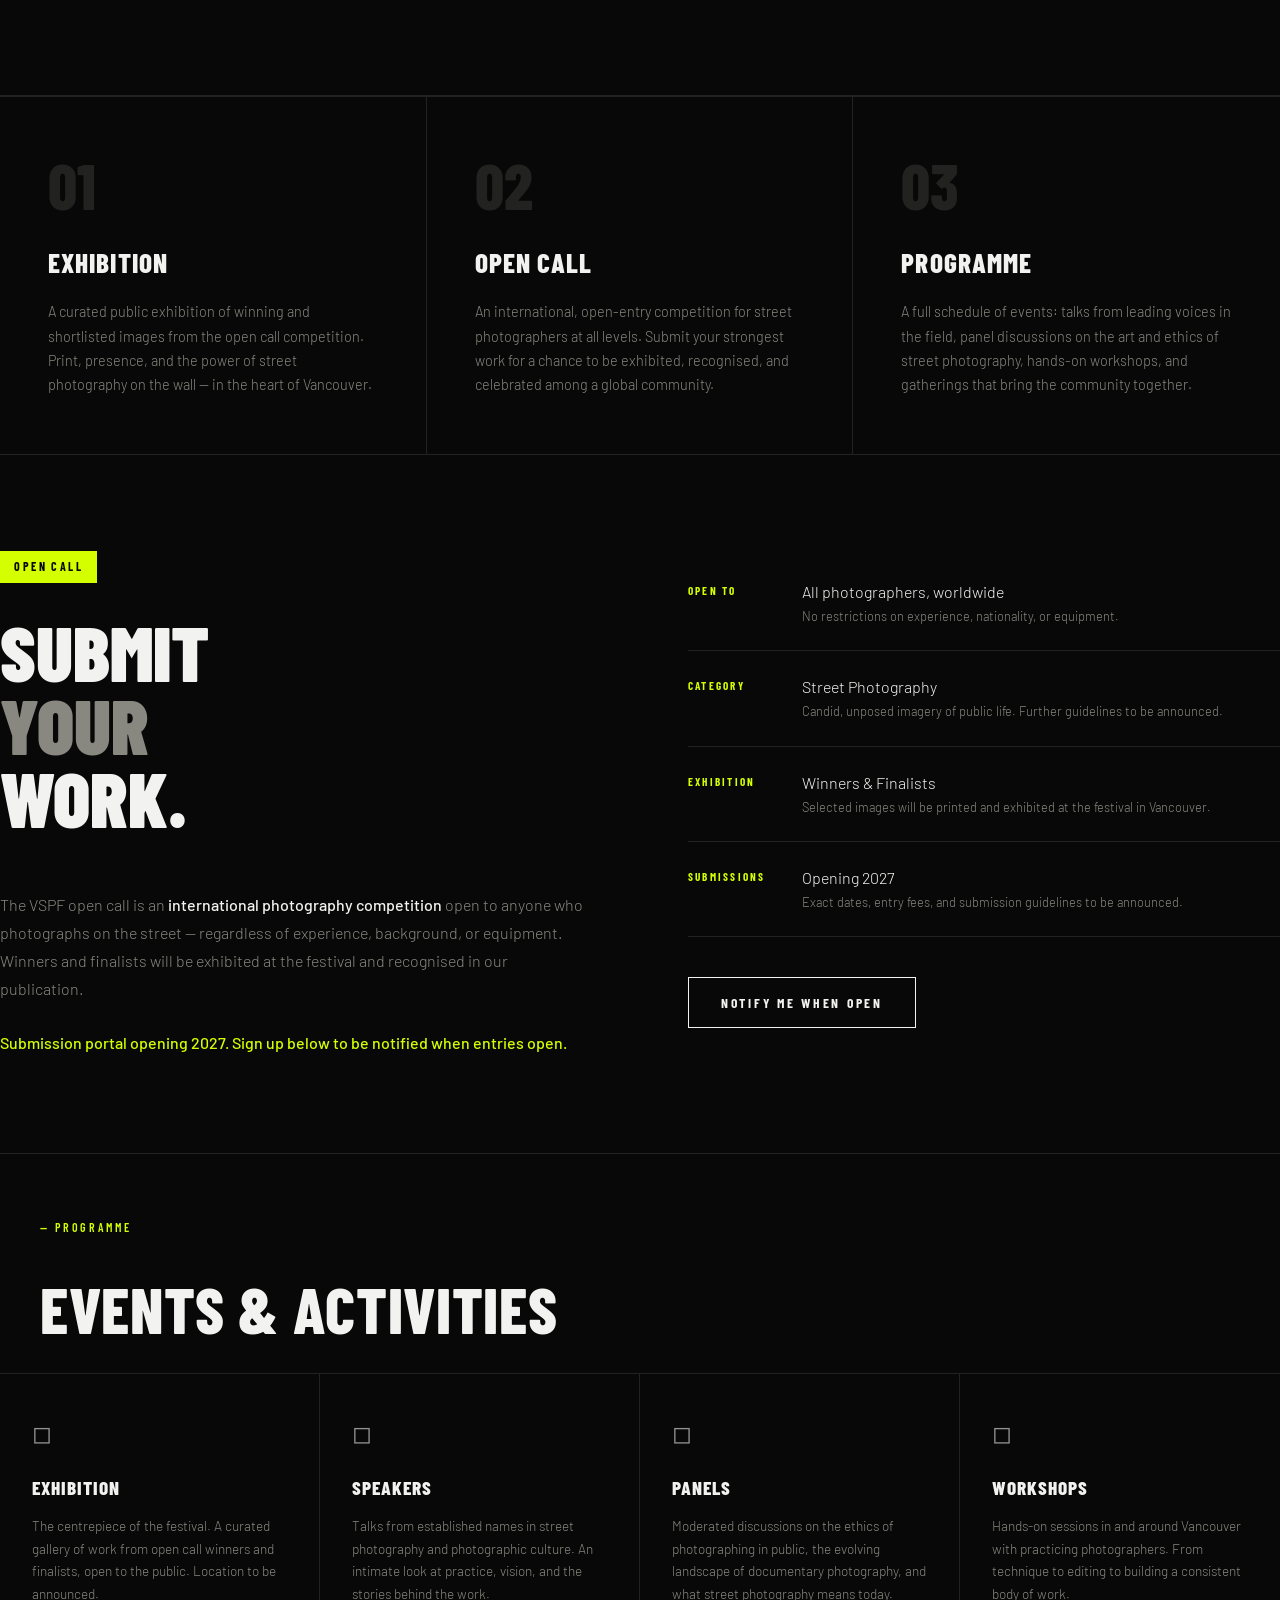
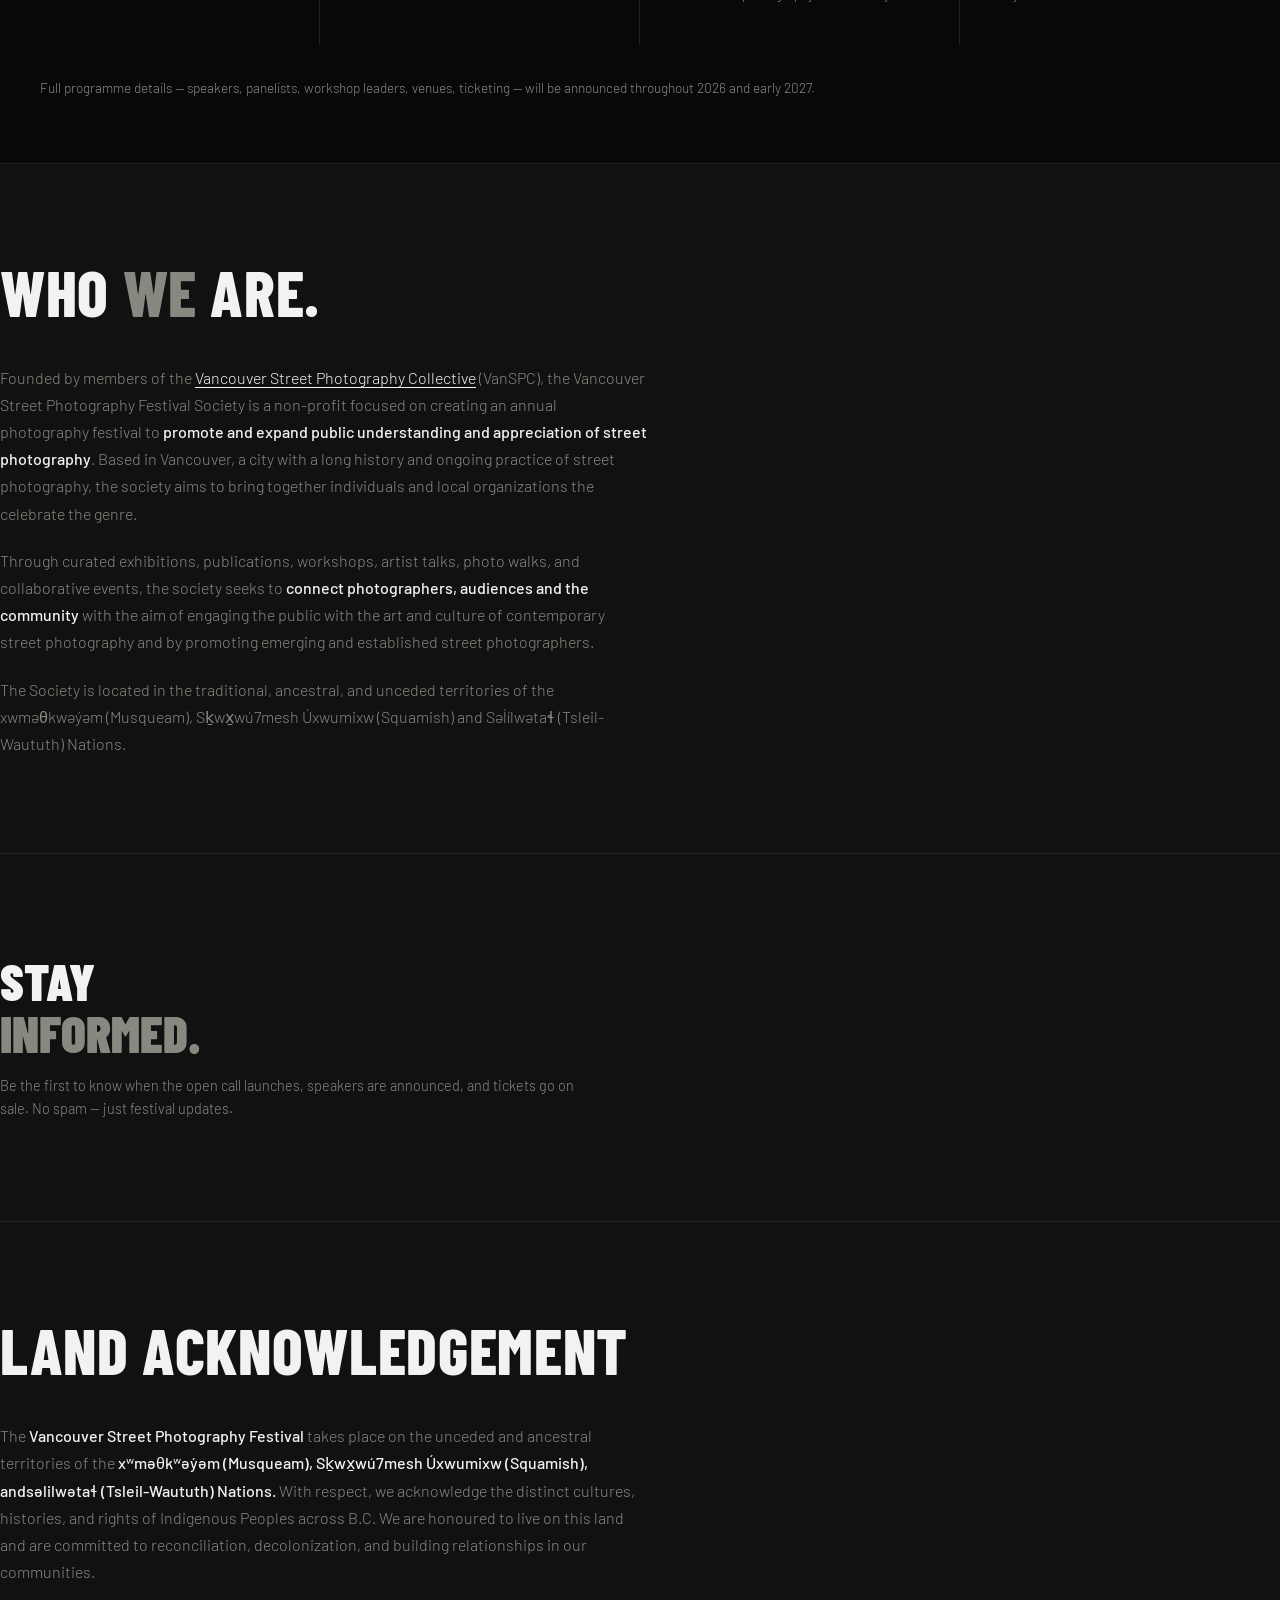
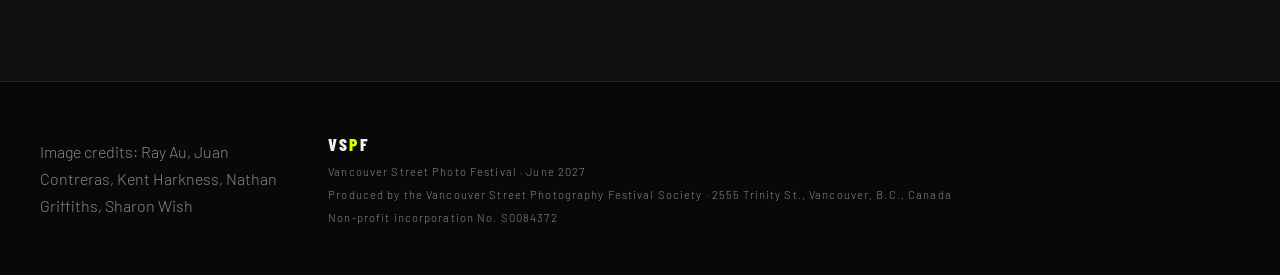
==== commit aeceeaaf: "added land acknowledgement" ====
--- a/index.html
+++ b/index.html
@@ -265,6 +265,16 @@
     </div>
   </section>
 
+  <!-- LAND ACKNOWLEDGEMENT -->
+  <section id="land-acknowledgement" class="land-acknowledgement">
+    <div class="container section-pad">
+       <h2 class="reveal">Land acknowledgement</h2>
+        <div class="land-acknowledgement-body">
+          <p class="reveal reveal-delay-1">The <strong>Vancouver Street Photography Festival</strong> takes place on the unceded and ancestral territories of the <strong>xʷməθkʷəy̓əm (Musqueam), Sḵwx̱wú7mesh Úxwumixw (Squamish), andsəlilwətaɬ (Tsleil-Waututh) Nations.</strong> With respect, we acknowledge the distinct cultures, histories, and rights of Indigenous Peoples across B.C. We are honoured to live on this land and are committed to reconciliation, decolonization, and building relationships in our communities.</p>
+        </div>
+    </div>
+  </section>
+
   <!-- FOOTER -->
   <footer>
     <div class="footer-image-credits">
--- a/css/styles.css
+++ b/css/styles.css
@@ -652,6 +652,40 @@
   line-height: 1.5;
 }
 
+/* ── LAND ACKNOWLEDGEMENT ────────────────────────────────────────── */
+.land-acknowledgement {
+  background: var(--off-black);
+}
+
+.land-acknowledgement h2 {
+  font-family: 'Barlow Condensed', sans-serif;
+  font-weight: 800;
+  font-size: clamp(2.5rem, 5vw, 4.5rem);
+  line-height: 1;
+  text-transform: uppercase;
+  letter-spacing: 0.01em;
+  margin-bottom: 2.5rem;
+}
+
+.land-acknowledgement h2 span { color: var(--dim); }
+
+.land-acknowledgement-body {
+  max-width: 72ch;
+  display: flex;
+  flex-direction: column;
+  gap: 1.25rem;
+}
+
+.land-acknowledgement-body p {
+  font-size: 1rem;
+  line-height: 1.7;
+  color: var(--dim);
+}
+
+.land-acknowledgement-body strong {
+  color: var(--white);
+  font-weight: 500;
+}
 
 /* ── FOOTER ────────────────────────────────────────── */
 footer {
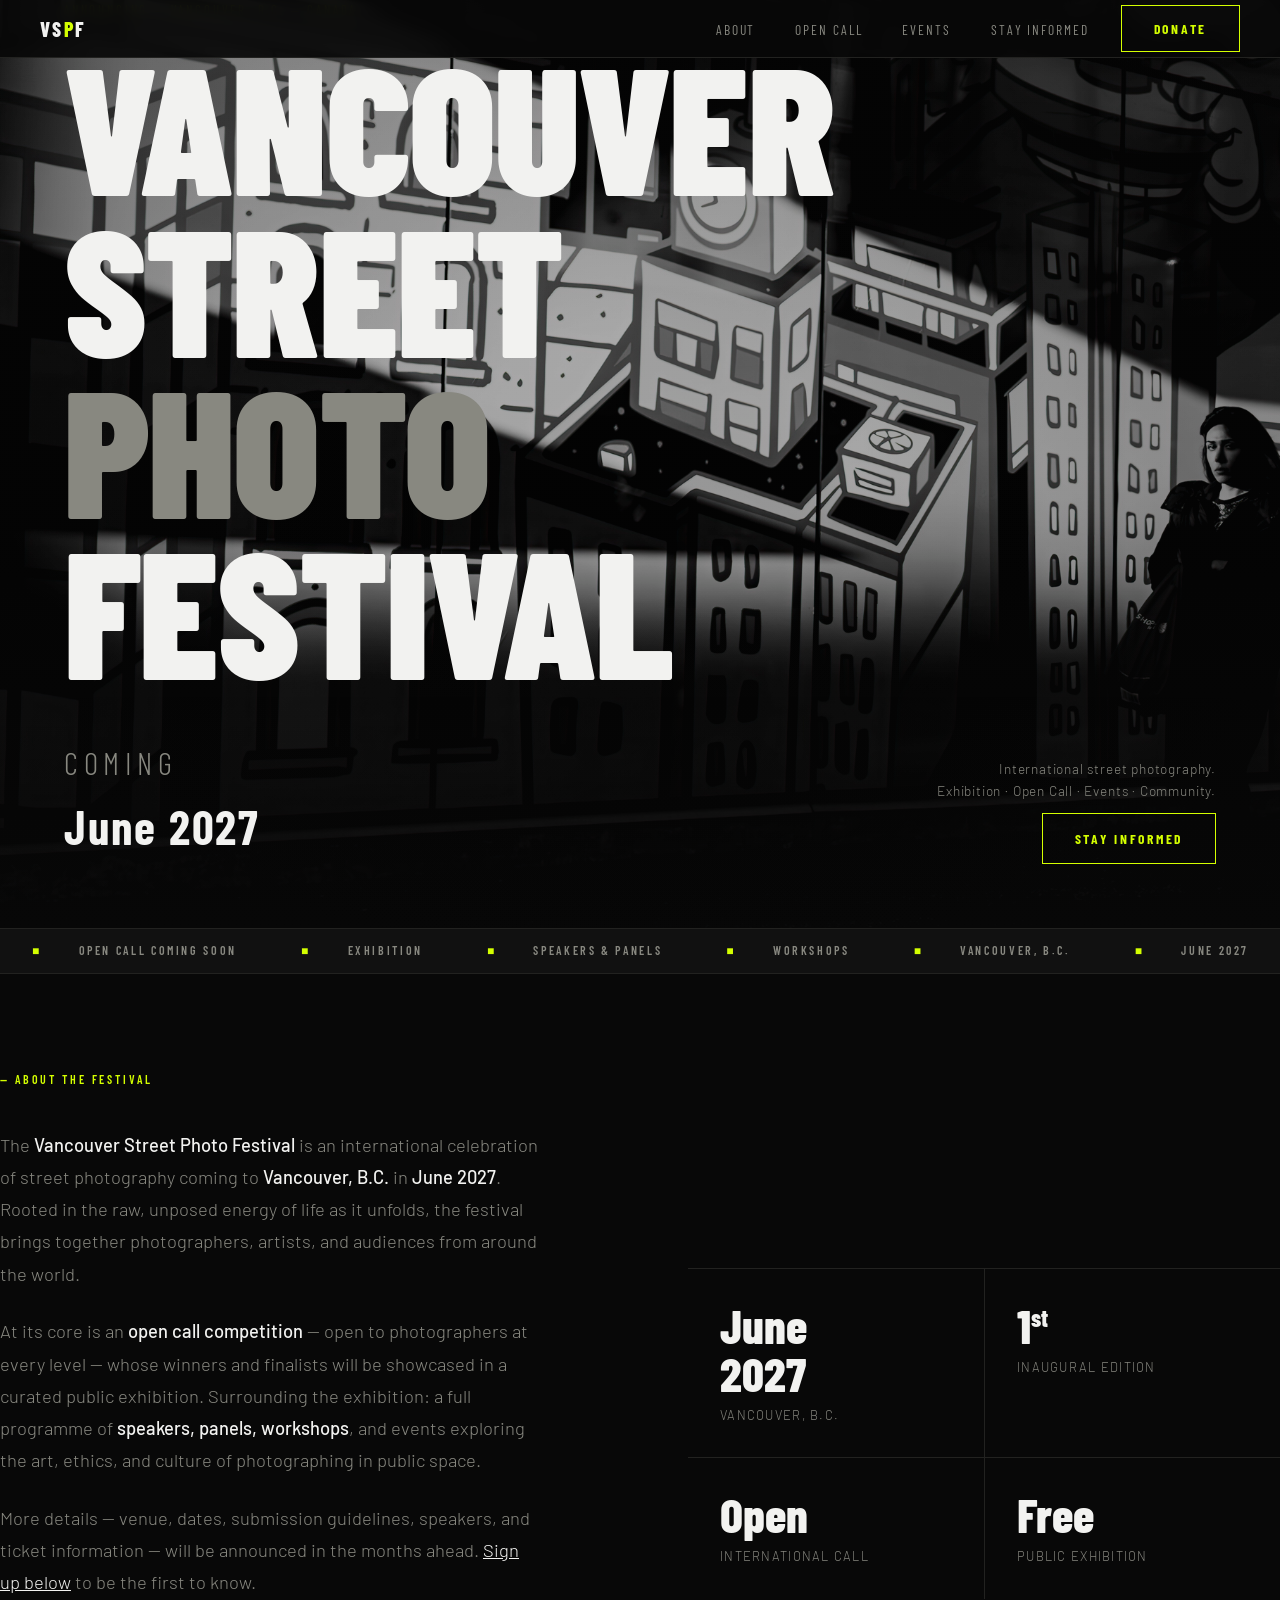
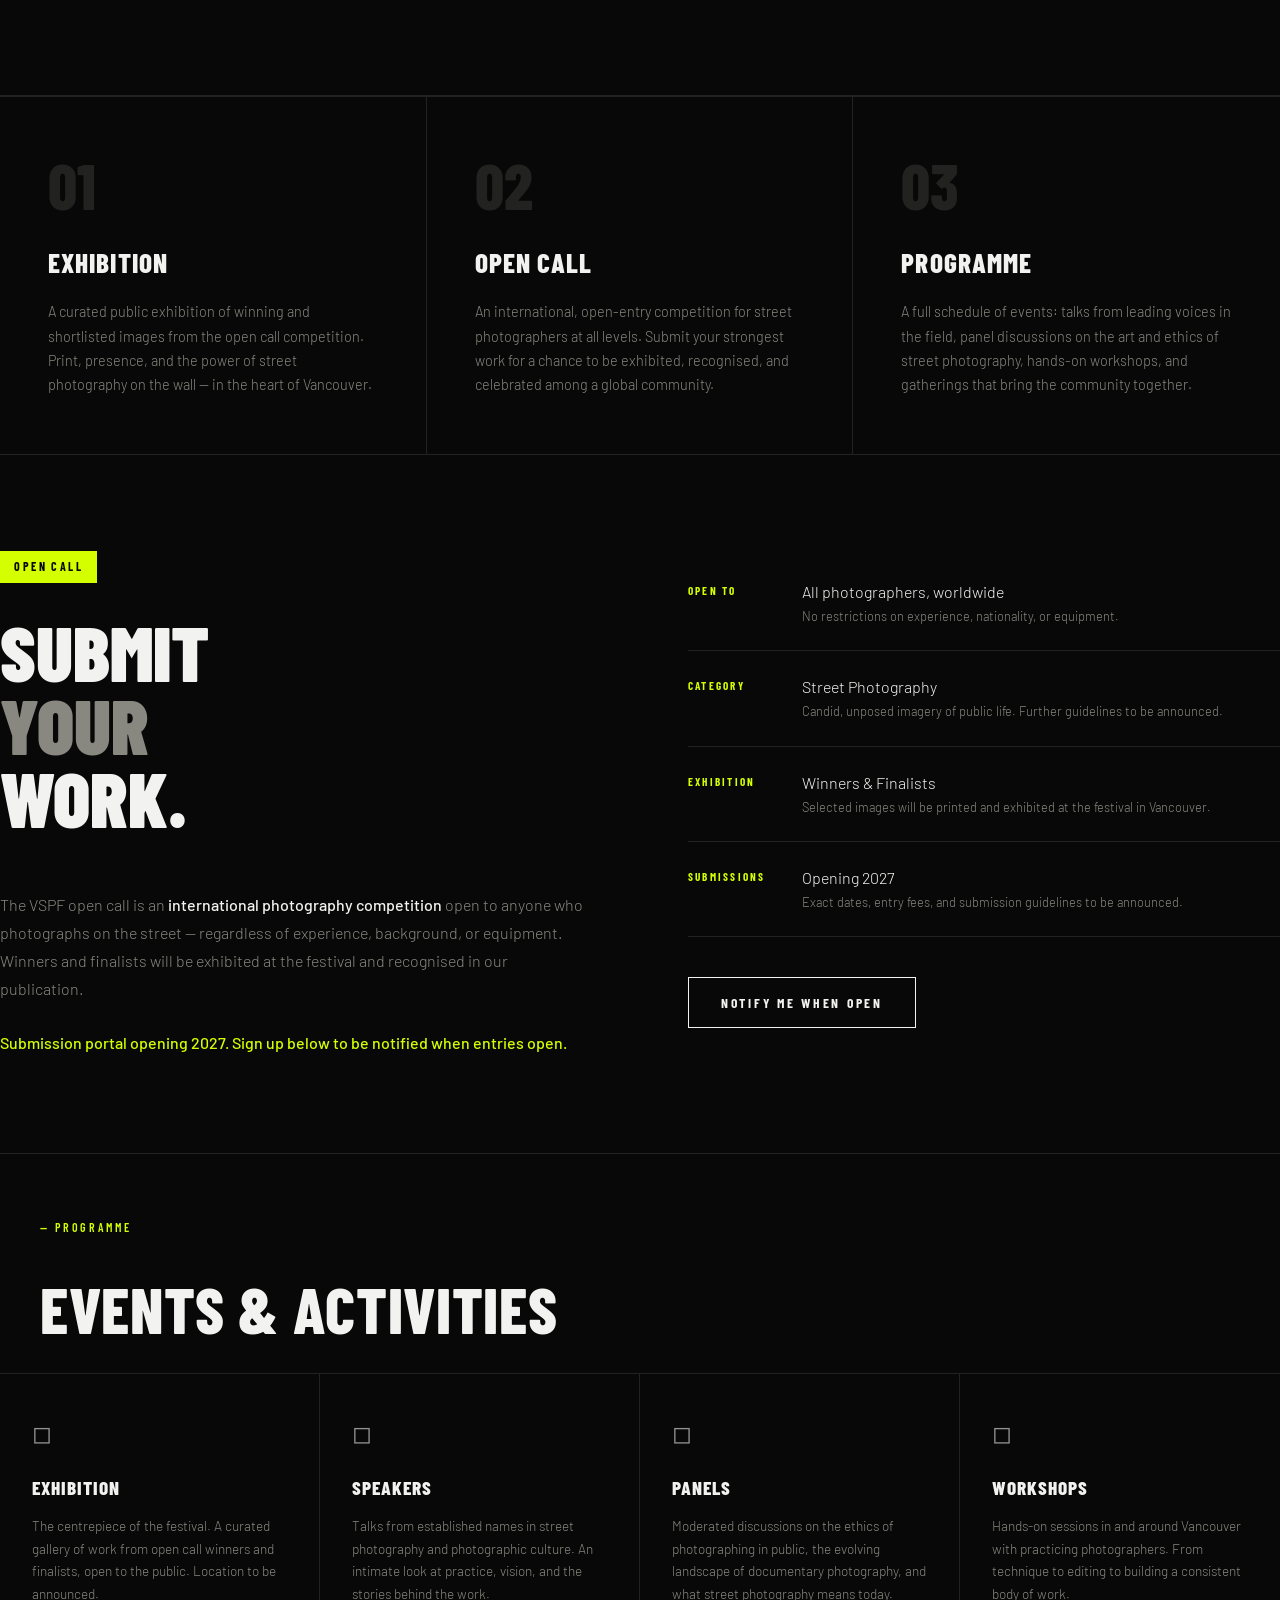
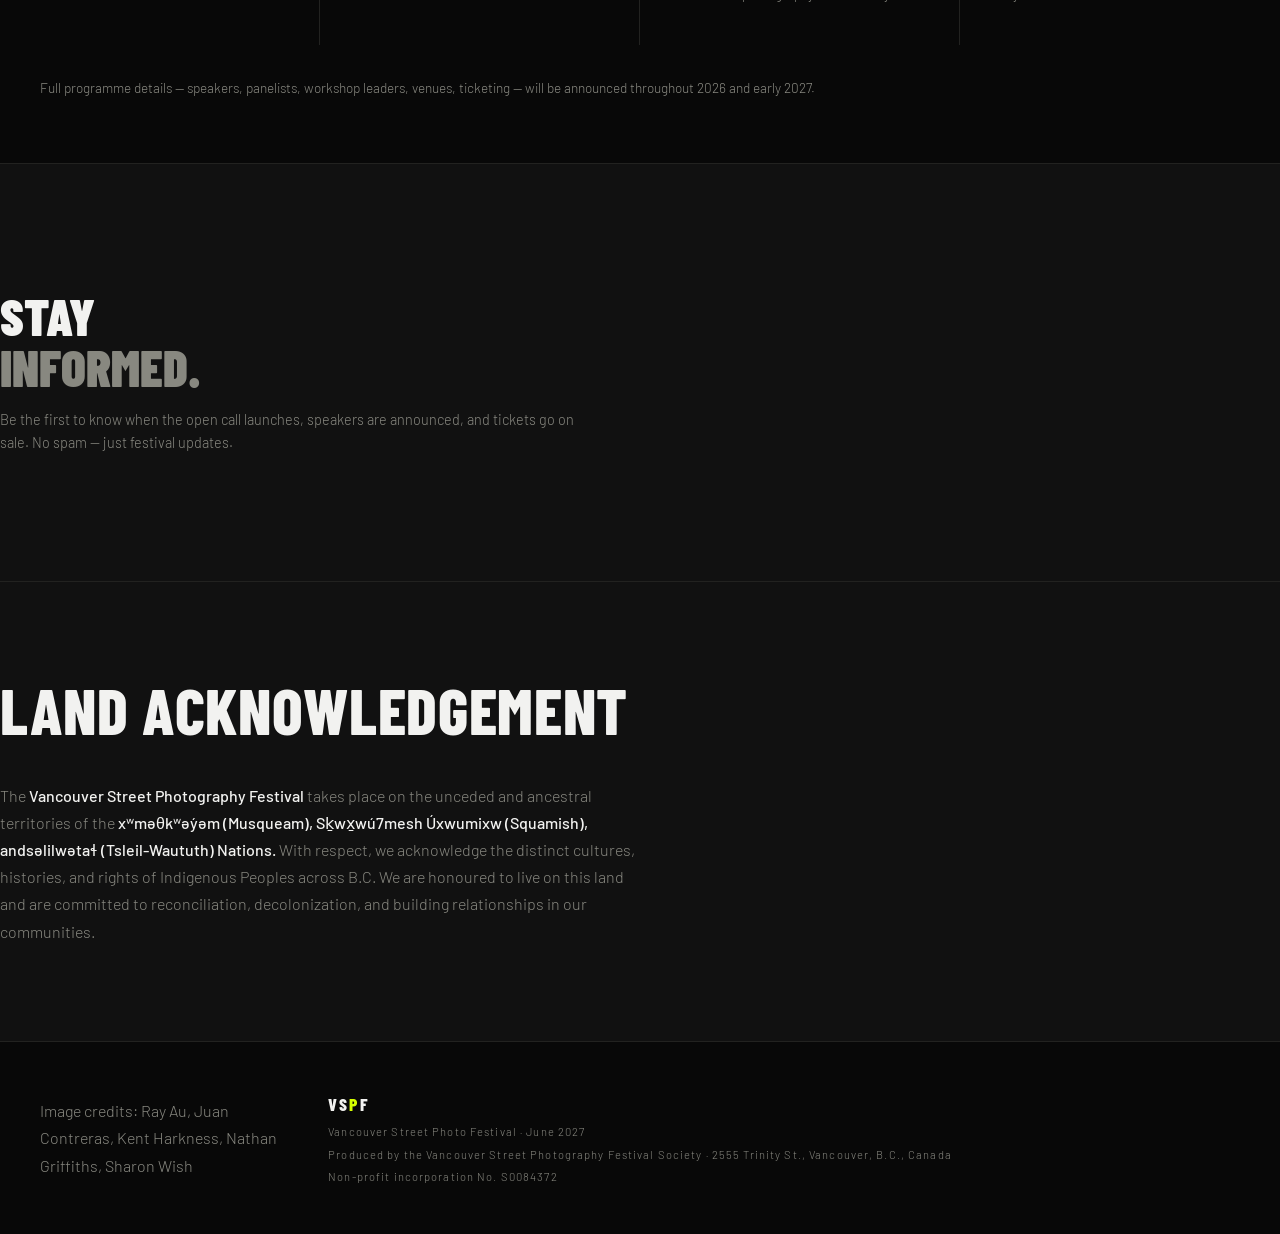
==== commit 3511a3bd: "added separate about page" ====
--- a/index.html
+++ b/index.html
@@ -17,7 +17,7 @@
   <nav>
     <a href="#" class="nav-logo">VS<span>P</span>F</a>
     <ul class="nav-links">
-      <li><a href="#about">About</a></li>
+      <li><a href="about/about.html">About</a></li>
       <li><a href="#open-call">Open Call</a></li>
       <li><a href="#events">Events</a></li>
       <li><a href="#notify">Stay Informed</a></li>
@@ -33,7 +33,7 @@
   <!-- MOBILE NAV -->
   <div class="nav-mobile" id="nav-mobile" aria-hidden="true">
     <ul>
-      <li><a href="#about">About</a></li>
+      <li><a href="about/about.html">About</a></li>
       <li><a href="#open-call">Open Call</a></li>
       <li><a href="#events">Events</a></li>
       <li><a href="#notify">Stay Informed</a></li>
@@ -236,18 +236,6 @@
     </div>
   </section>
 
-  <!-- WHO WE ARE -->
-  <section id="who-we-are" class="who-we-are">
-    <div class="container section-pad">
-      <h2 class="reveal">Who <span>We</span> Are.</h2>
-      <div class="who-we-are-body">
-        <p class="reveal reveal-delay-1">Founded by members of the <a href="https://van-spc.com/" target="_blank">Vancouver Street Photography Collective</a> (VanSPC), the Vancouver Street Photography Festival Society is a non-profit focused on creating an annual photography festival to <strong>promote and expand public understanding and appreciation of street photography</strong>. Based in Vancouver, a city with a long history and ongoing practice of street photography, the society aims to bring together individuals and local organizations the celebrate the genre.</p>
-        <p class="reveal reveal-delay-2">Through curated exhibitions, publications, workshops, artist talks, photo walks, and collaborative events, the society seeks to <strong>connect photographers, audiences and the community</strong> with the aim of engaging the public with the art and culture of contemporary street photography and by promoting emerging and established street photographers.</p>
-        <p class="reveal reveal-delay-3">The Society is located in the traditional, ancestral, and unceded territories of the xwməθkwəy̓əm (Musqueam), Sḵwx̱wú7mesh Úxwumixw (Squamish) and Səl̓ílwətaɬ (Tsleil-Waututh) Nations.</p>
-      </div>
-    </div>
-  </section>
-
   <!-- NOTIFY -->
   <section id="notify" class="notify">
     <div class="container section-pad">
--- a/css/styles.css
+++ b/css/styles.css
@@ -575,6 +575,7 @@
   background: var(--off-black);
 }
 
+.who-we-are h1,
 .who-we-are h2 {
   font-family: 'Barlow Condensed', sans-serif;
   font-weight: 800;
@@ -585,6 +586,7 @@
   margin-bottom: 2.5rem;
 }
 
+.who-we-are h1 span,
 .who-we-are h2 span { color: var(--dim); }
 
 .who-we-are-body {
@@ -605,10 +607,73 @@
   font-weight: 500;
 }
 
-.who-we-are-body a {
+.who-we-are a {
   color: var(--white);
   text-decoration: underline;
   text-underline-offset: 3px;
+}
+
+.who-we-are a:hover {
+  color: var(--accent);
+}
+
+.team-heading {
+  margin-top: 5rem;
+  margin-bottom: 2rem;
+  font-family: 'Barlow Condensed', sans-serif;
+  font-size: clamp(2rem, 4vw, 3rem);
+  font-weight: 800;
+  line-height: 1;
+  text-transform: uppercase;
+}
+
+.team-grid {
+  display: grid;
+  grid-template-columns: repeat(2, minmax(0, 1fr));
+  gap: 0 2.5rem;
+}
+
+.team-member {
+  display: grid;
+  grid-template-columns: 112px minmax(0, 1fr);
+  align-items: start;
+  gap: 1.5rem;
+  padding: 1.75rem 0 1.75rem 0.2rem;
+  border-top: 1px solid var(--border);
+}
+
+.team-headshot {
+  width: 112px;
+  aspect-ratio: 1;
+  display: grid;
+  place-items: center;
+  border: 1px solid var(--border);
+  border-radius: 50%;
+  background: var(--black);
+  color: var(--accent);
+  font-family: 'Barlow Condensed', sans-serif;
+  font-size: 1.5rem;
+  font-weight: 700;
+}
+.team-headshot > img {
+  border: 2px solid #FFF;
+  border-radius: 50%;
+  height: 112px;
+  width: 112px;
+}
+
+.team-member h3 {
+  margin-bottom: 0.5rem;
+  font-family: 'Barlow Condensed', sans-serif;
+  font-size: 1.4rem;
+  font-weight: 700;
+  line-height: 1.1;
+}
+
+.team-member p {
+  color: var(--dim);
+  font-size: 0.9rem;
+  line-height: 1.65;
 }
 
 /* ── NOTIFY ────────────────────────────────────────── */
@@ -650,6 +715,9 @@
   font-size: 0.75rem;
   color: var(--dim);
   line-height: 1.5;
+}
+#zeffy-signup-form {
+  height: 225px !important;
 }
 
 /* ── LAND ACKNOWLEDGEMENT ────────────────────────────────────────── */
@@ -788,6 +856,7 @@
   .event-card:nth-child(3) { border-top: 1px solid var(--border); }
   .event-card:nth-child(4) { border-top: 1px solid var(--border); border-right: none; }
   .notify-inner { grid-template-columns: 1fr; gap: 3rem; }
+  .team-grid { grid-template-columns: 1fr; }
   footer { grid-template-columns: 1fr; gap: 1.5rem; text-align: center; }
   .footer-social { justify-content: center; }
 }
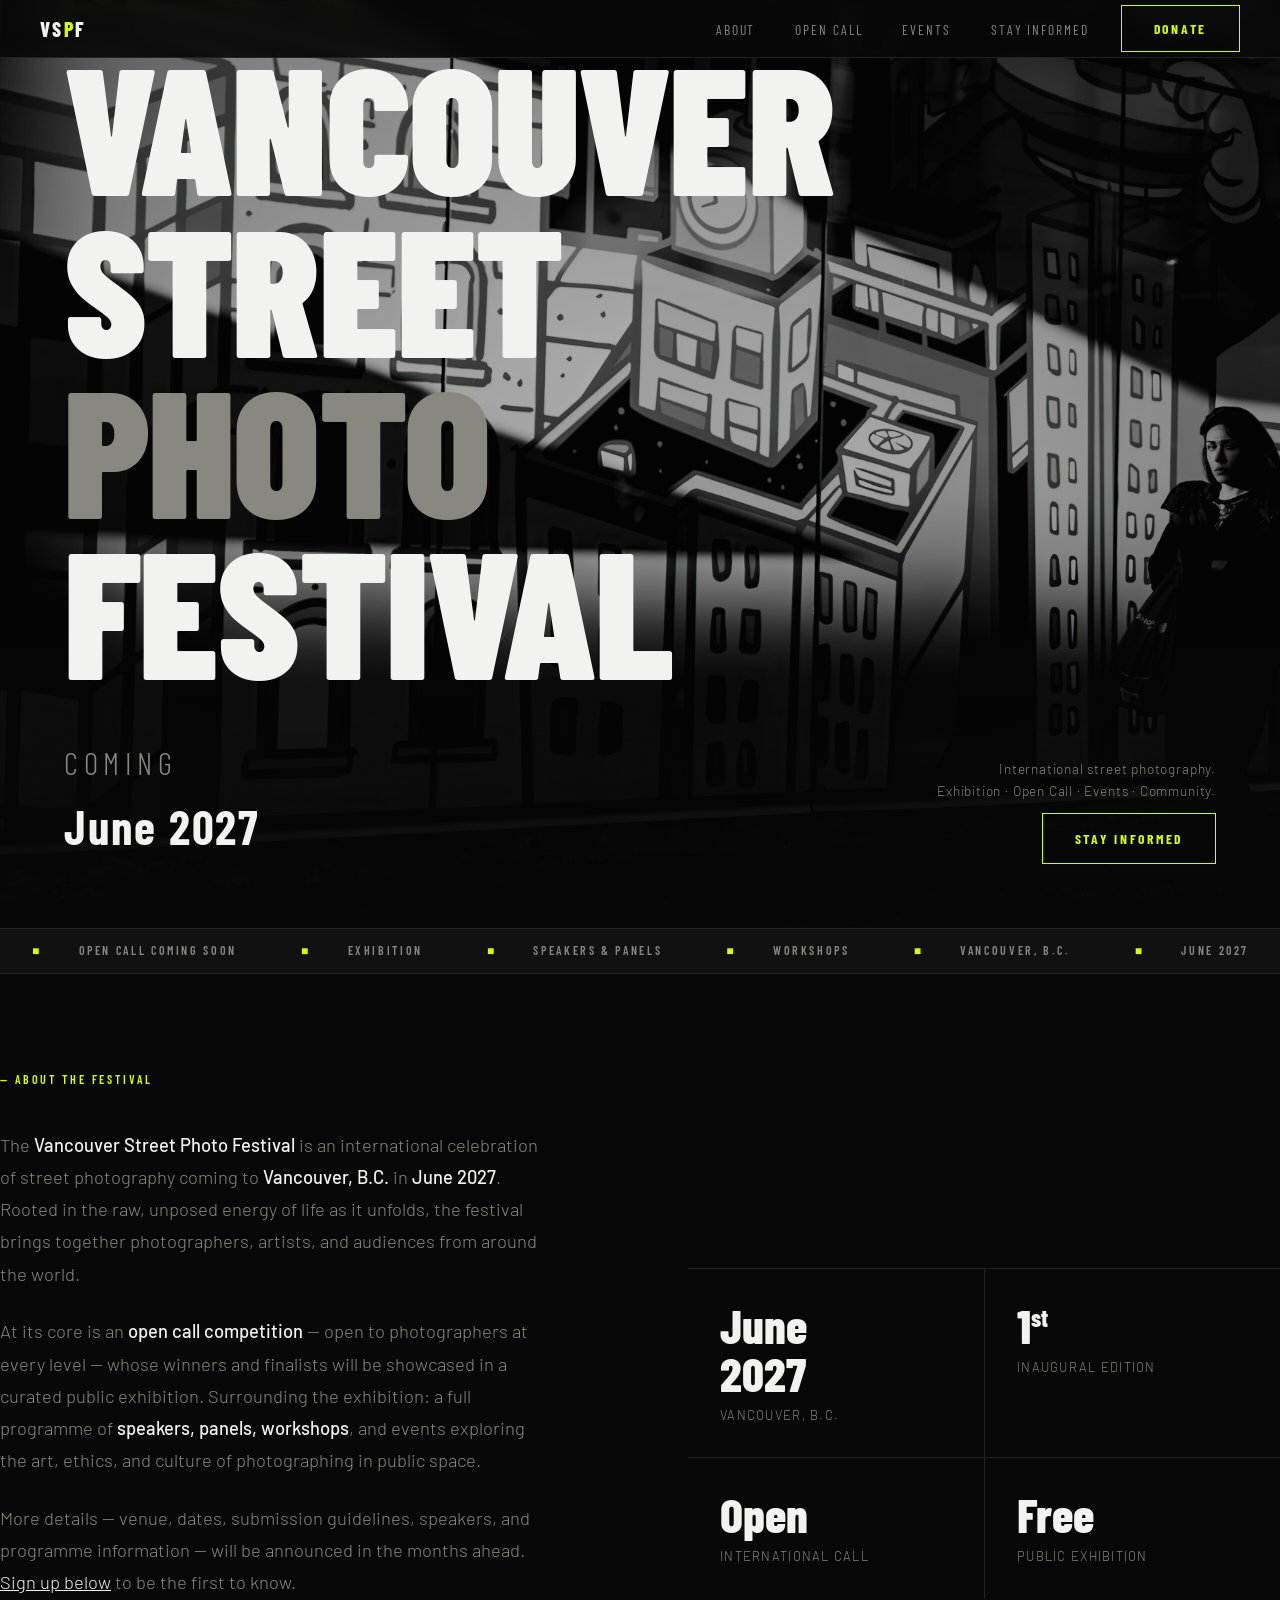
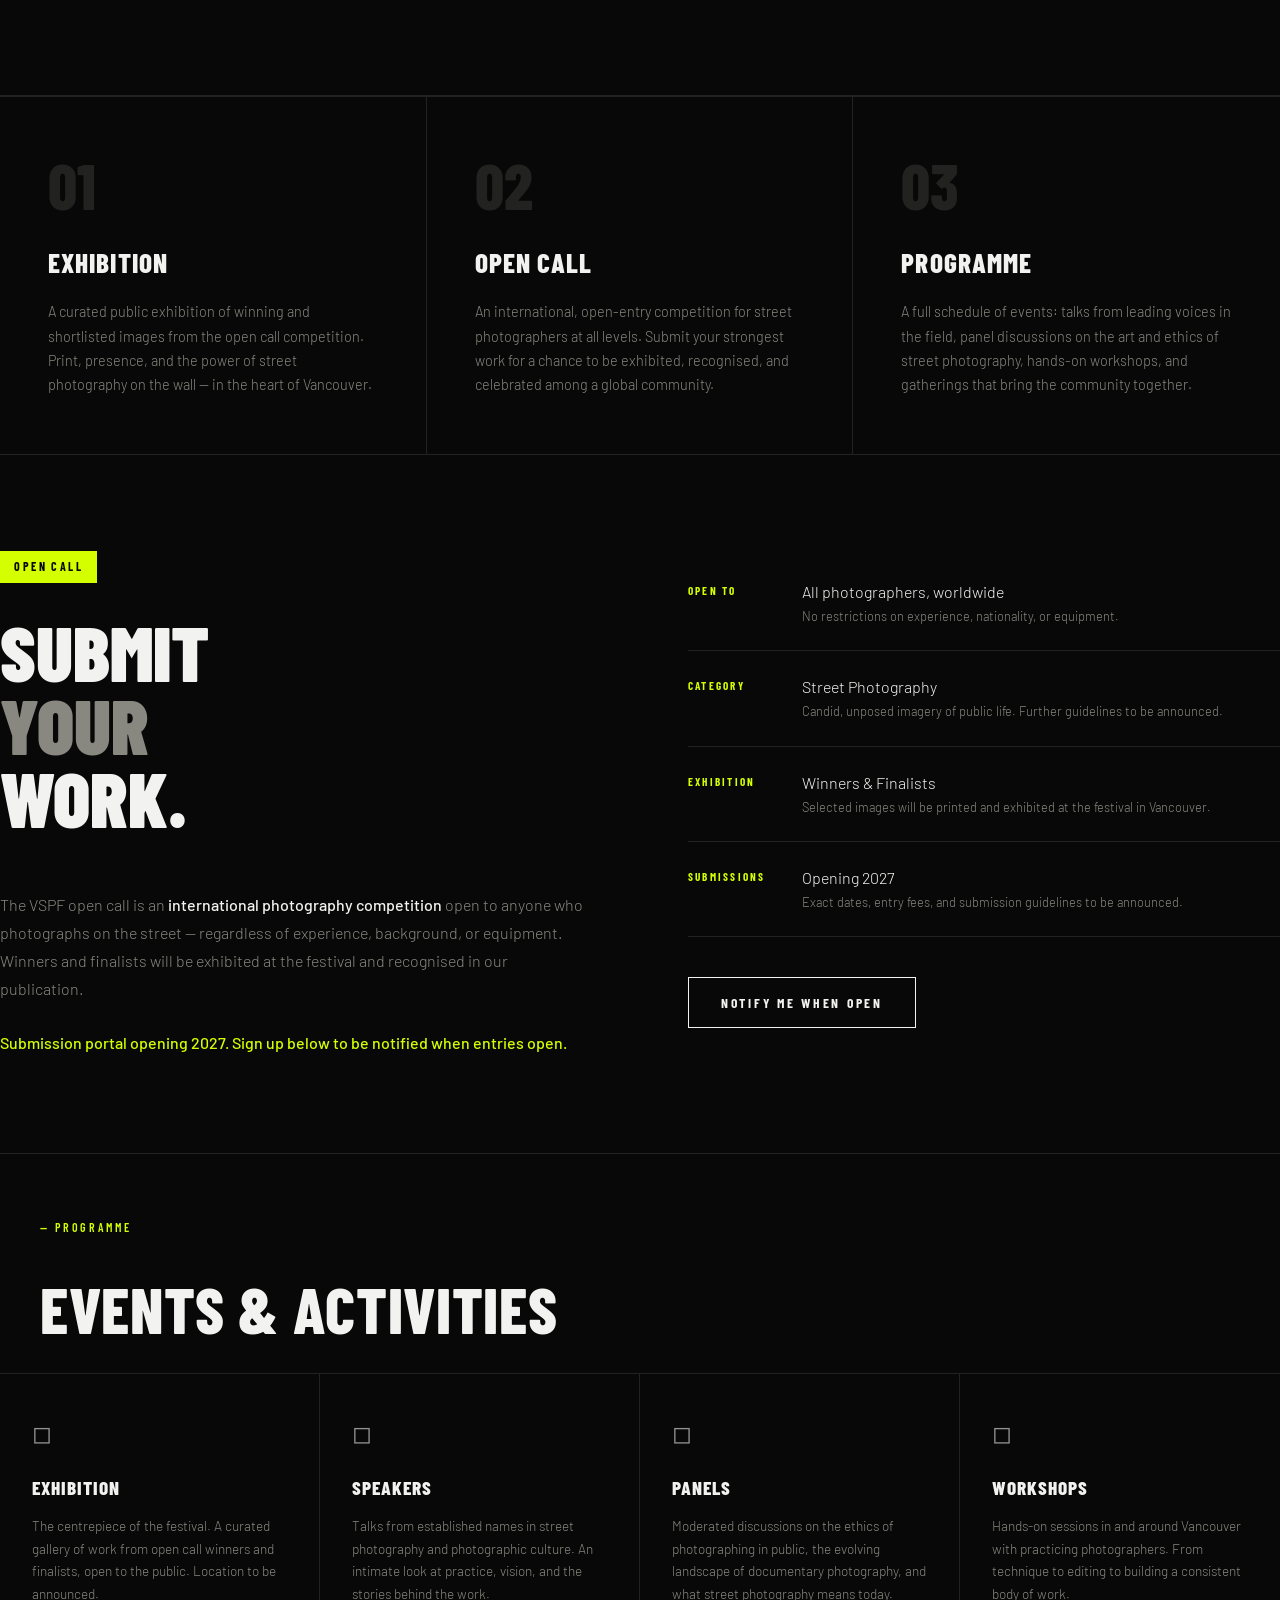
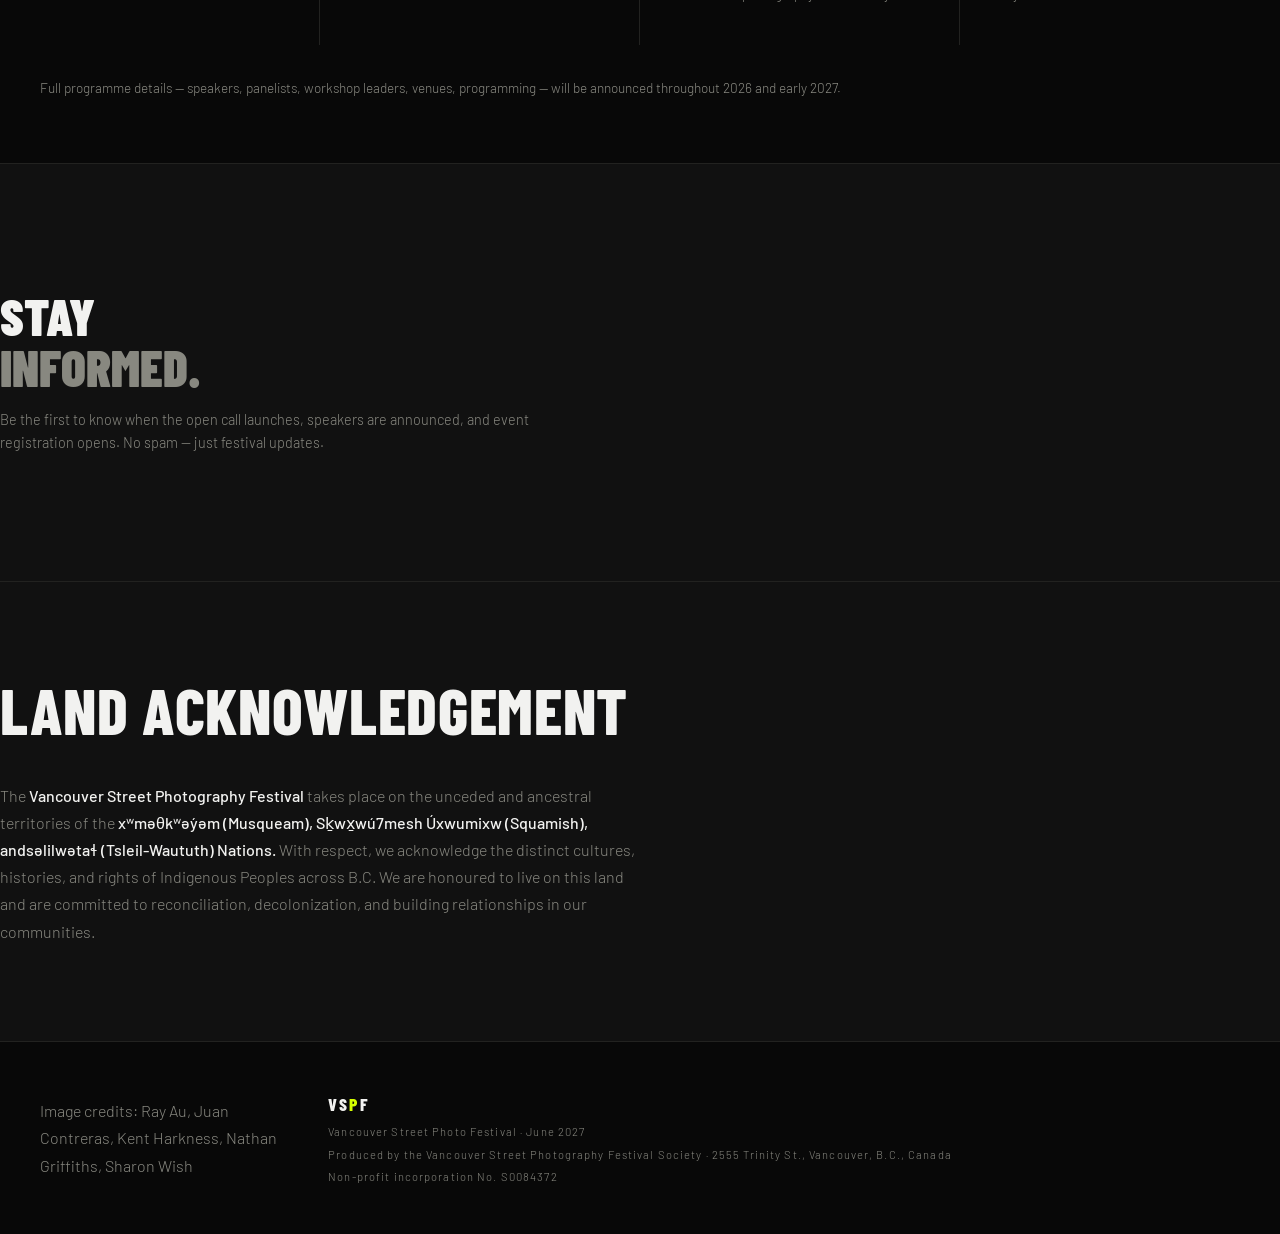
==== commit 006ea7f4: "removed ticket sale references" ====
--- a/index.html
+++ b/index.html
@@ -108,7 +108,7 @@
           </p>
           <br>
           <p class="intro-text reveal reveal-delay-3">
-            More details — venue, dates, submission guidelines, speakers, and ticket information — will be announced in the months ahead. <a href="#notify" style="color: var(--white);">Sign up below</a> to be the first to know.
+            More details — venue, dates, submission guidelines, speakers, and programme information — will be announced in the months ahead. <a href="#notify" style="color: var(--white);">Sign up below</a> to be the first to know.
           </p>
         </div>
         <div class="intro-stats reveal reveal-delay-1">
@@ -232,7 +232,7 @@
       </div>
     </div>
     <div class="container" style="padding: 2rem 2.5rem 4rem;">
-      <p class="reveal" style="font-size: 0.85rem; color: var(--dim);">Full programme details — speakers, panelists, workshop leaders, venues, ticketing — will be announced throughout 2026 and early 2027.</p>
+      <p class="reveal" style="font-size: 0.85rem; color: var(--dim);">Full programme details — speakers, panelists, workshop leaders, venues, programming — will be announced throughout 2026 and early 2027.</p>
     </div>
   </section>
 
@@ -243,7 +243,7 @@
         <div>
           <h2 class="notify-heading reveal">Stay<br><span>Informed.</span></h2>
           <p class="notify-sub reveal reveal-delay-1">
-            Be the first to know when the open call launches, speakers are announced, and tickets go on sale. No spam — just festival updates.
+            Be the first to know when the open call launches, speakers are announced, and event registration opens. No spam — just festival updates.
           </p>
         </div>
         <div id="zeffy-signup-form">
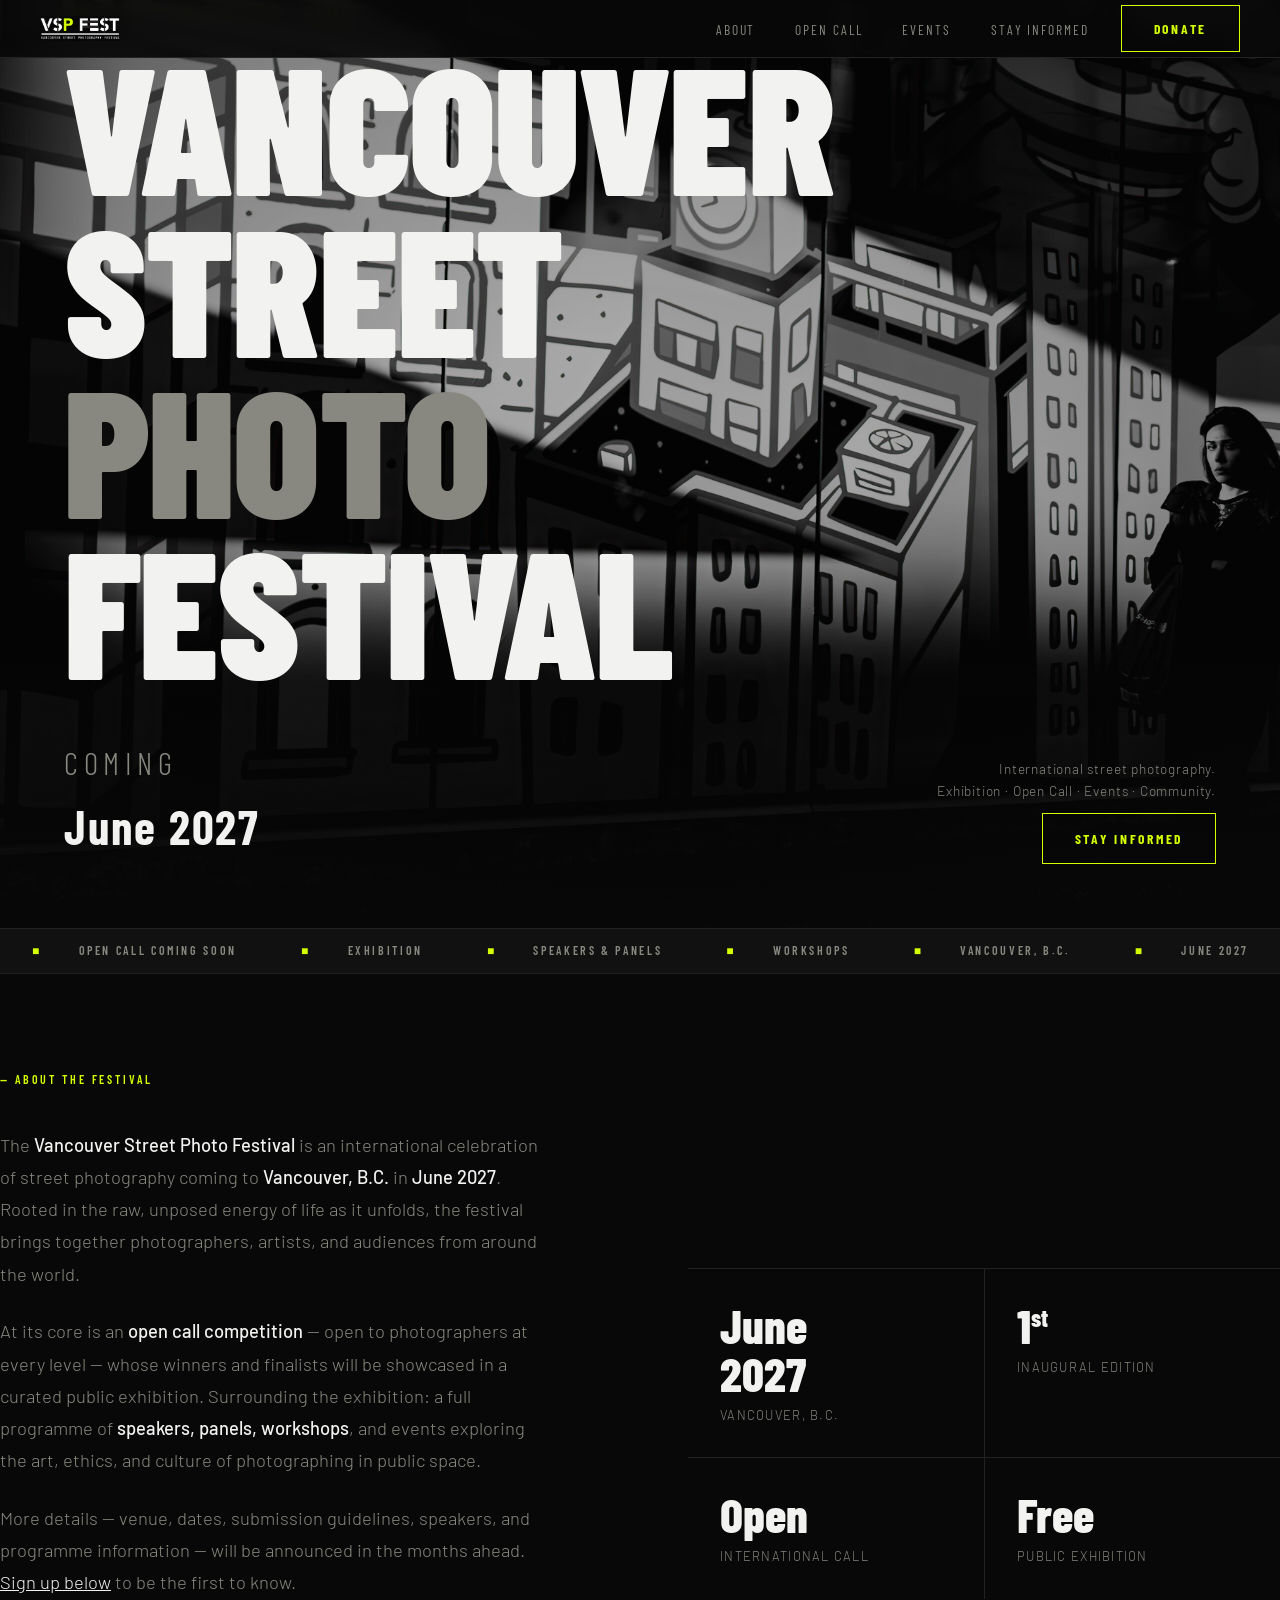
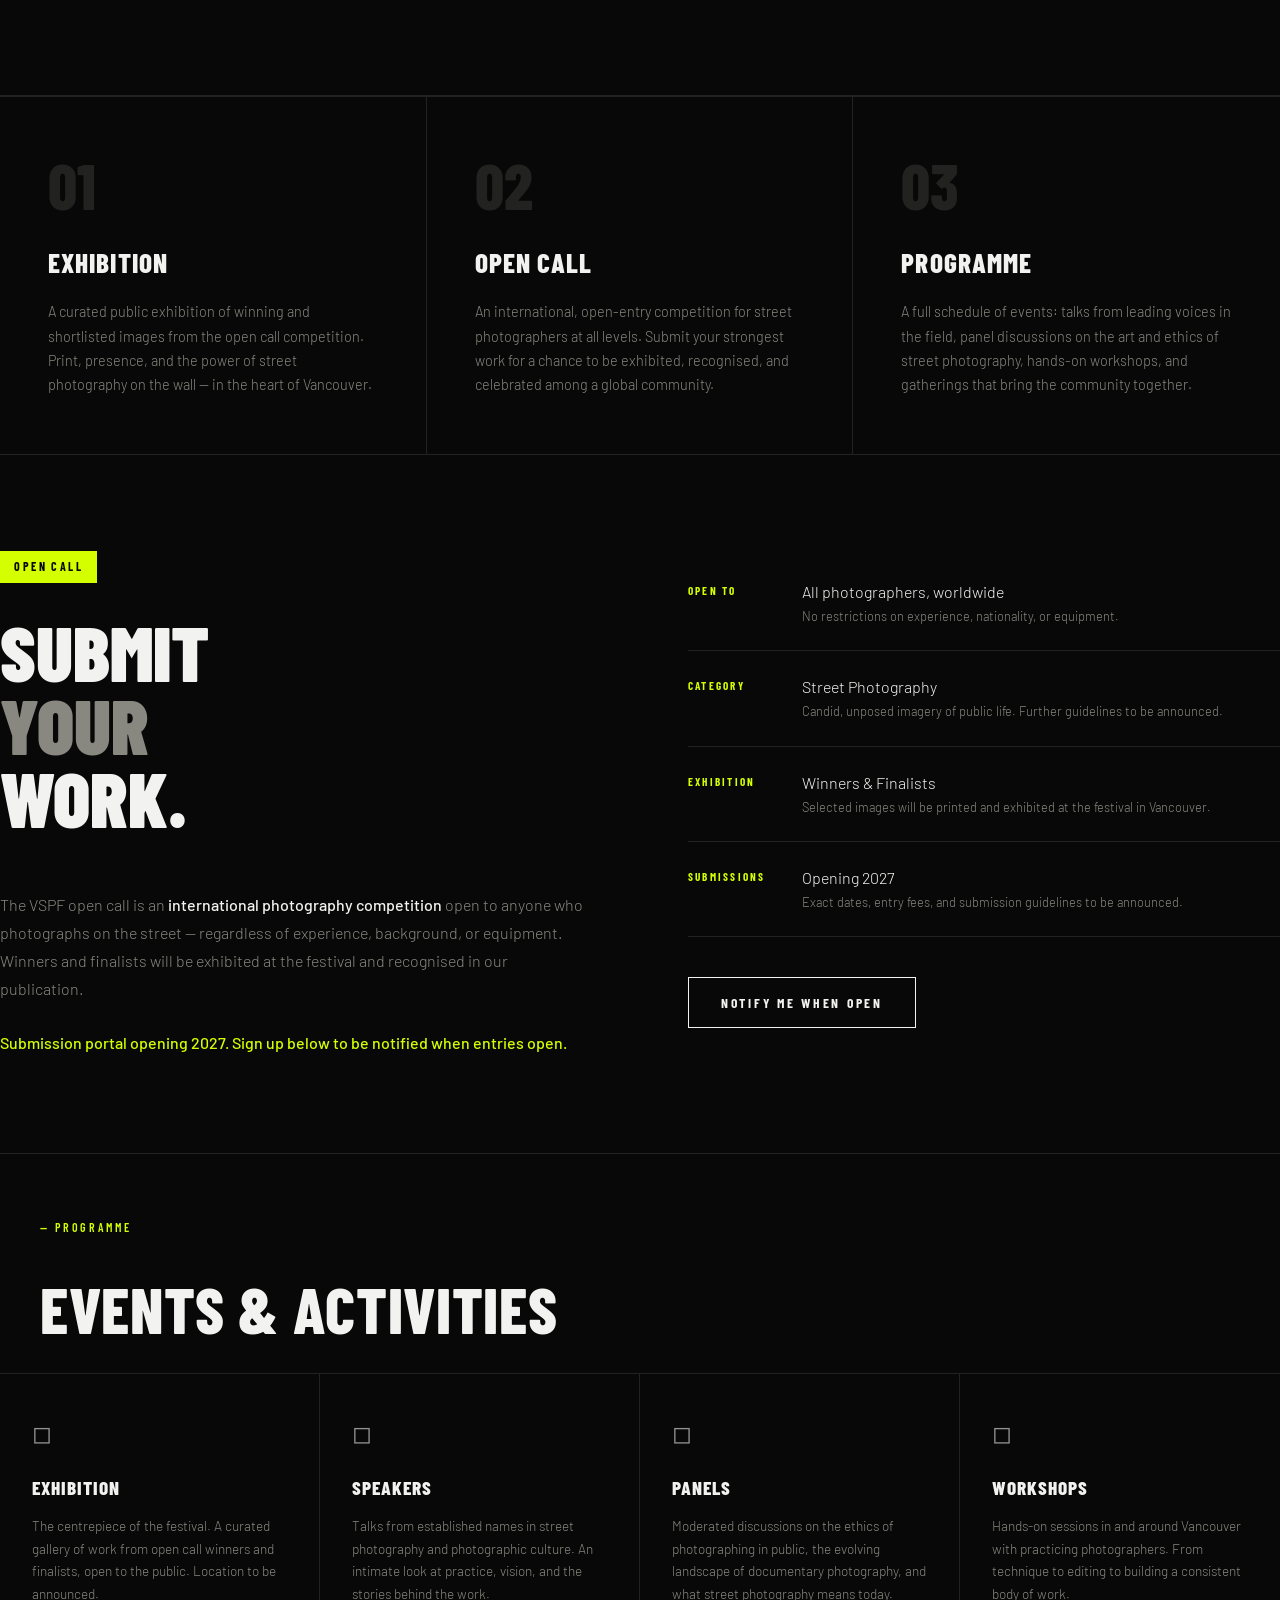
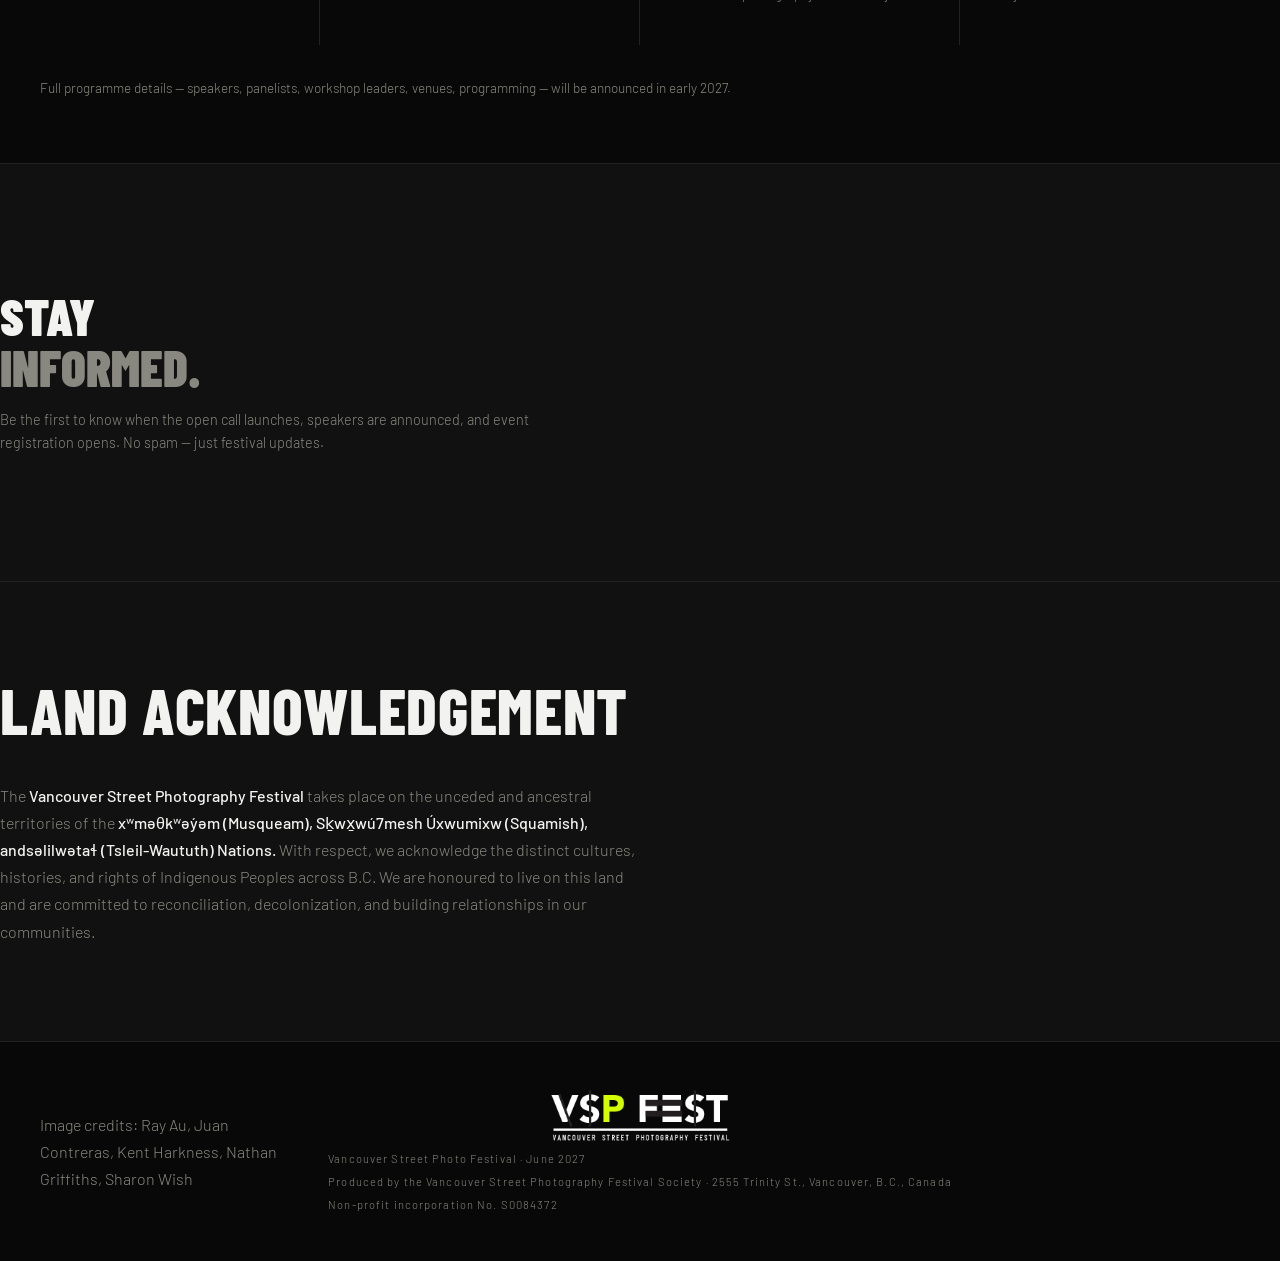
==== commit 1bdc1707: "added about & event pages. updated logo" ====
--- a/index.html
+++ b/index.html
@@ -15,11 +15,11 @@
 
   <!-- NAV -->
   <nav>
-    <a href="#" class="nav-logo">VS<span>P</span>F</a>
+    <a href="#" class="nav-logo"><img src="img/vspf-logo-web-header.png" alt="Vancouver Street Photography Festival"></a>
     <ul class="nav-links">
-      <li><a href="about/about.html">About</a></li>
+      <li><a href="pages/about.html">About</a></li>
       <li><a href="#open-call">Open Call</a></li>
-      <li><a href="#events">Events</a></li>
+      <li><a href="pages/events.html">Events</a></li>
       <li><a href="#notify">Stay Informed</a></li>
     </ul>
     <button class="btn btn-accent nav-donate" zeffy-form-link="https://www.zeffy.com/embed/donation-form/festival-launch-fundraiser?modal=true">Donate</button>
@@ -33,9 +33,9 @@
   <!-- MOBILE NAV -->
   <div class="nav-mobile" id="nav-mobile" aria-hidden="true">
     <ul>
-      <li><a href="about/about.html">About</a></li>
+      <li><a href="pages/about.html">About</a></li>
       <li><a href="#open-call">Open Call</a></li>
-      <li><a href="#events">Events</a></li>
+      <li><a href="pages/events.html">Events</a></li>
       <li><a href="#notify">Stay Informed</a></li>
       <li><button class="btn btn-accent" zeffy-form-link="https://www.zeffy.com/embed/donation-form/festival-launch-fundraiser?modal=true">Donate</button></li>
     </ul>
@@ -232,7 +232,7 @@
       </div>
     </div>
     <div class="container" style="padding: 2rem 2.5rem 4rem;">
-      <p class="reveal" style="font-size: 0.85rem; color: var(--dim);">Full programme details — speakers, panelists, workshop leaders, venues, programming — will be announced throughout 2026 and early 2027.</p>
+      <p class="reveal" style="font-size: 0.85rem; color: var(--dim);">Full programme details — speakers, panelists, workshop leaders, venues, programming — will be announced in early 2027.</p>
     </div>
   </section>
 
@@ -270,7 +270,7 @@
     </div>
     </div>
     <div class="footer-brand">
-      VS<span>P</span>F
+      <img src="img/vspf-logo-web-header.png" alt="Vancouver Street Photography Festival">
       <small>Vancouver Street Photo Festival &middot; June 2027</small>
       <small>Produced by the Vancouver Street Photography Festival Society &middot; 2555 Trinity St., Vancouver, B.C., Canada</small>
       <small>Non-profit incorporation No. S0084372</small>
--- a/css/styles.css
+++ b/css/styles.css
@@ -37,15 +37,15 @@
 }
 
 .nav-logo {
-  font-family: 'Barlow Condensed', sans-serif;
-  font-weight: 800;
-  font-size: 1.25rem;
-  letter-spacing: 0.12em;
-  color: var(--white);
-  text-decoration: none;
-}
-
-.nav-logo span { color: var(--accent); }
+  display: flex;
+  align-items: center;
+}
+
+.nav-logo img {
+  display: block;
+  height: auto;
+  max-width: 80px;
+}
 
 .nav-links {
   display: flex;
@@ -771,14 +771,17 @@
 }
 
 .footer-brand {
-  font-family: 'Barlow Condensed', sans-serif;
-  font-weight: 800;
-  font-size: 1.1rem;
-  letter-spacing: 0.12em;
-  color: var(--white);
-}
-
-.footer-brand span { color: var(--accent); }
+  min-width: 0;
+}
+
+.footer-brand img {
+  display: block;
+  width: 180px;
+  max-width: 200px;
+  height: auto;
+  /* margin-bottom: 0.75rem; */
+  margin: 0 auto;
+}
 
 .footer-brand small {
   display: block;
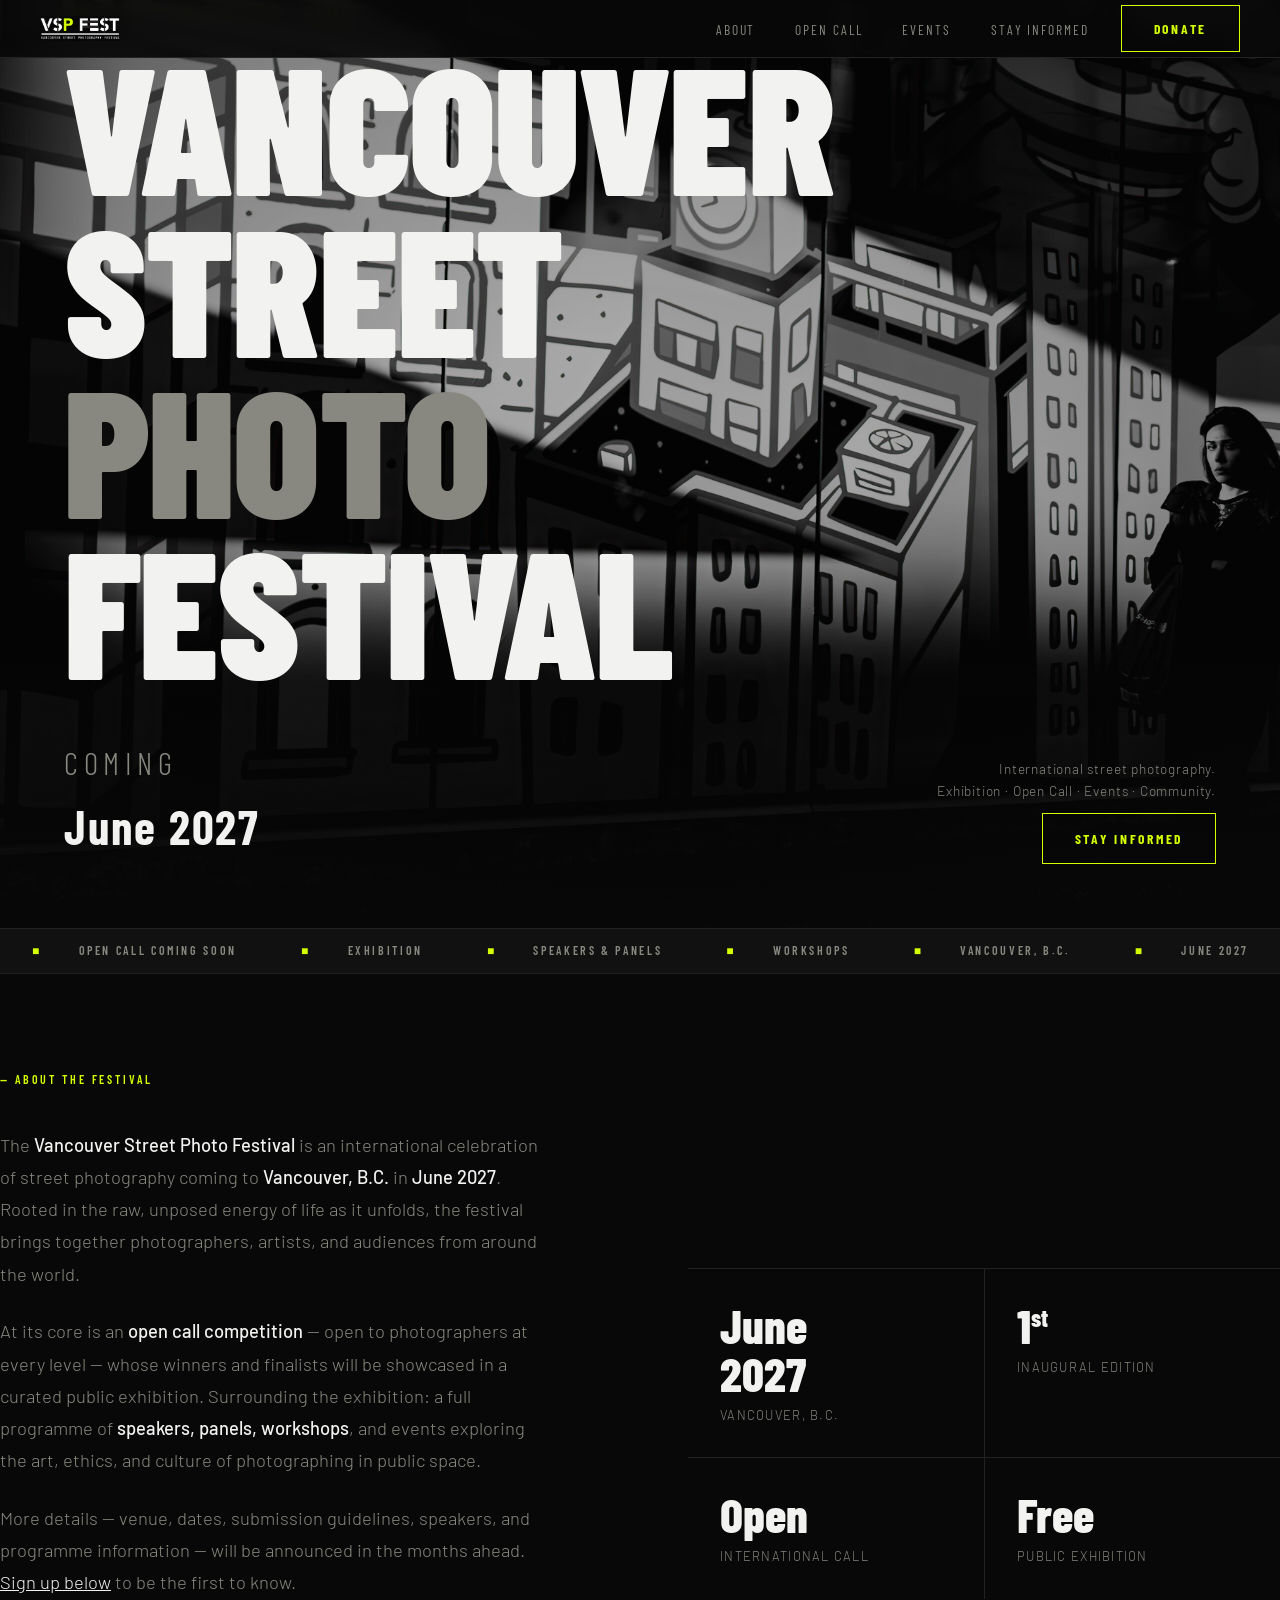
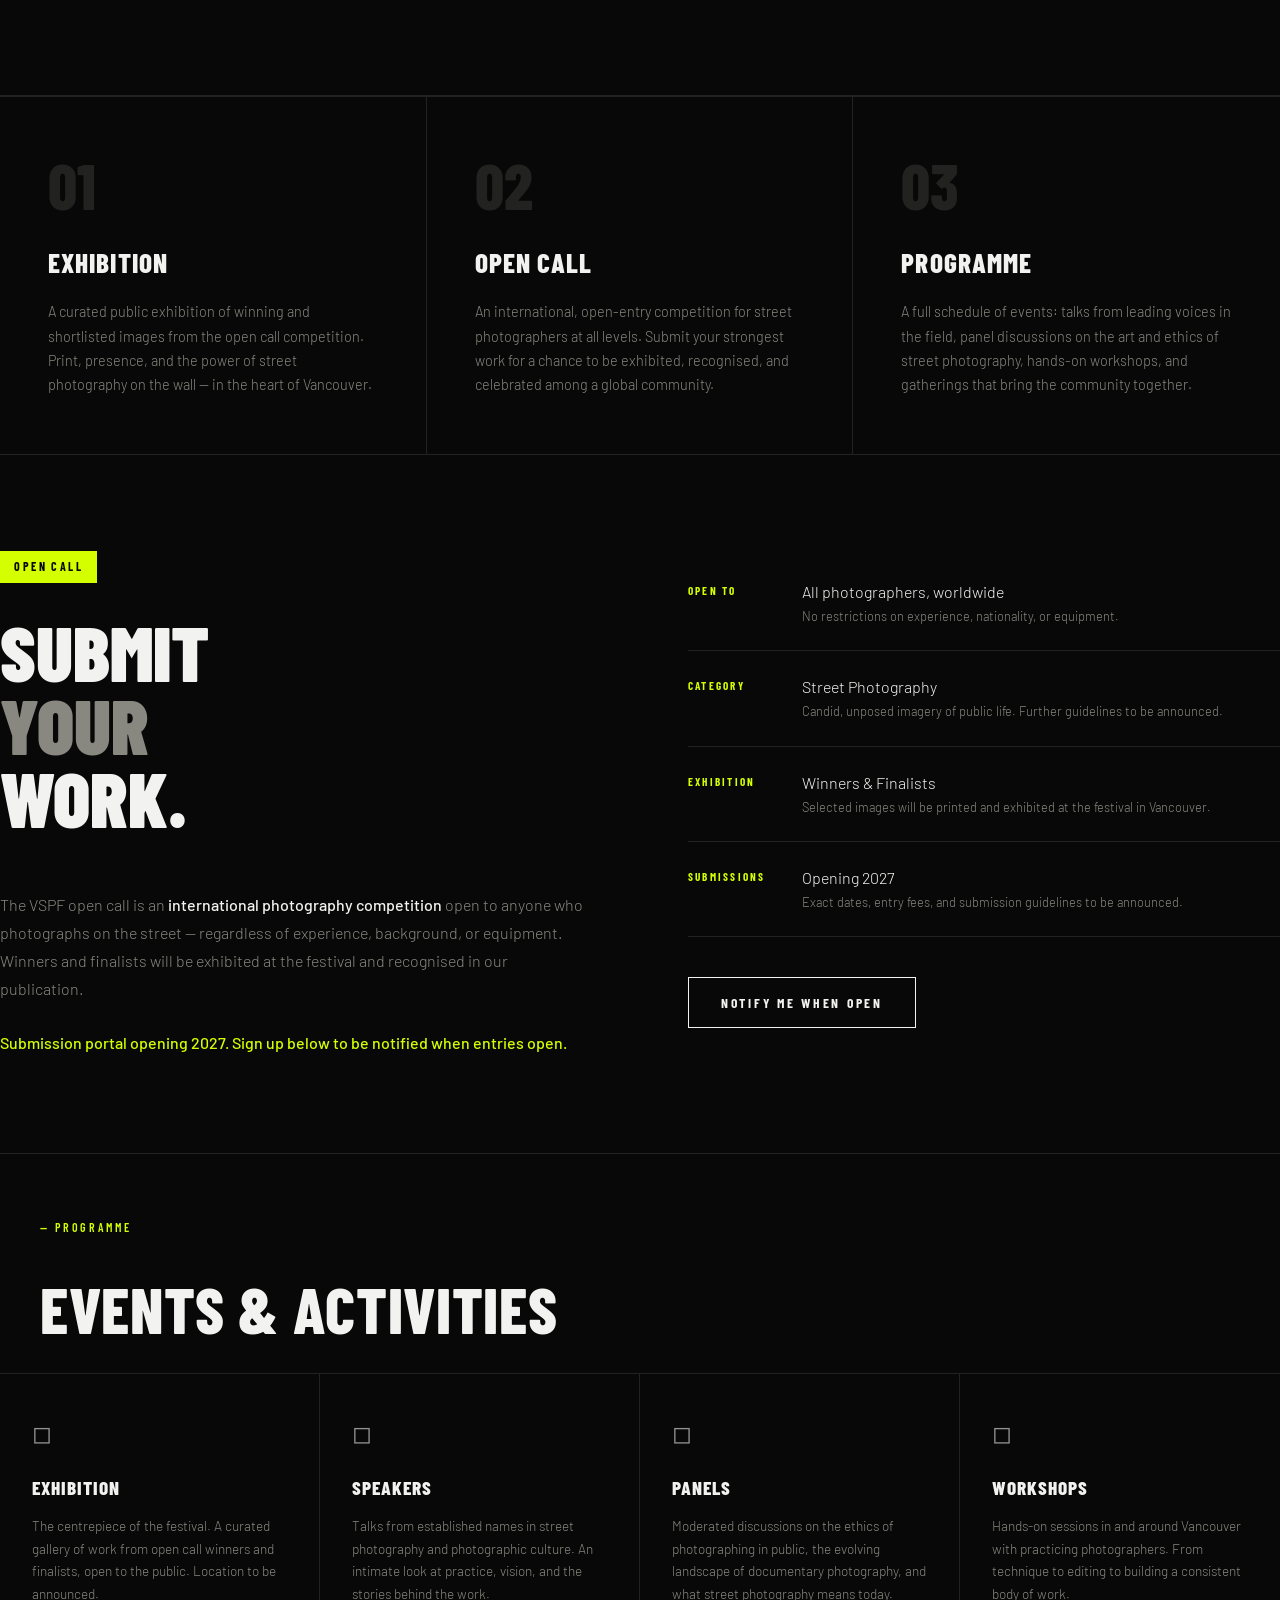
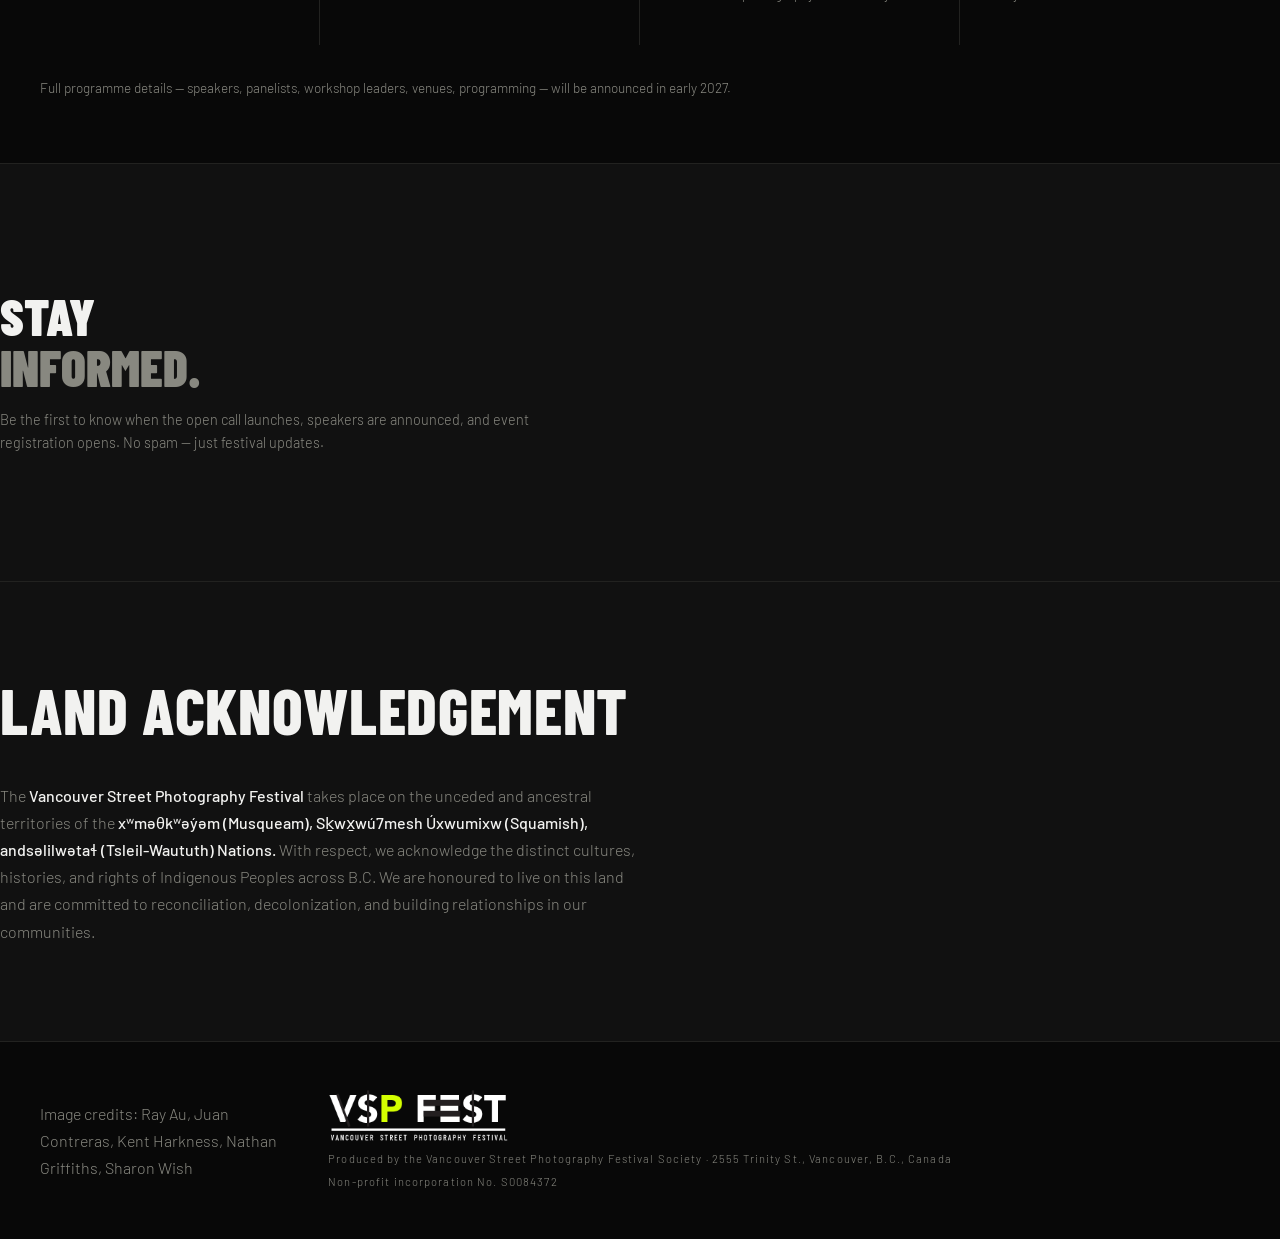
==== commit a5d854c4: "footer style edits" ====
--- a/index.html
+++ b/index.html
@@ -271,19 +271,10 @@
     </div>
     <div class="footer-brand">
       <img src="img/vspf-logo-web-header.png" alt="Vancouver Street Photography Festival">
-      <small>Vancouver Street Photo Festival &middot; June 2027</small>
+      <!-- <small>Vancouver Street Photo Festival &middot; June 2027</small> -->
       <small>Produced by the Vancouver Street Photography Festival Society &middot; 2555 Trinity St., Vancouver, B.C., Canada</small>
       <small>Non-profit incorporation No. S0084372</small>
     </div>
-    <!-- <div class="footer-center">
-      Vancouver, British Columbia, Canada<br>
-      <span style="color: var(--border);">&#9632;</span>
-    </div> -->
-    <!-- <div class="footer-social">
-      <a href="#">Instagram</a>
-      <a href="#">Facebook</a>
-      <a href="#">Contact</a>
-    </div> -->
   </footer>
 
 
--- a/css/styles.css
+++ b/css/styles.css
@@ -779,8 +779,7 @@
   width: 180px;
   max-width: 200px;
   height: auto;
-  /* margin-bottom: 0.75rem; */
-  margin: 0 auto;
+  margin: 0 auto 0 0;
 }
 
 .footer-brand small {
@@ -861,6 +860,7 @@
   .notify-inner { grid-template-columns: 1fr; gap: 3rem; }
   .team-grid { grid-template-columns: 1fr; }
   footer { grid-template-columns: 1fr; gap: 1.5rem; text-align: center; }
+  .footer-brand img { margin-right: auto; margin-left: auto; }
   .footer-social { justify-content: center; }
 }
 
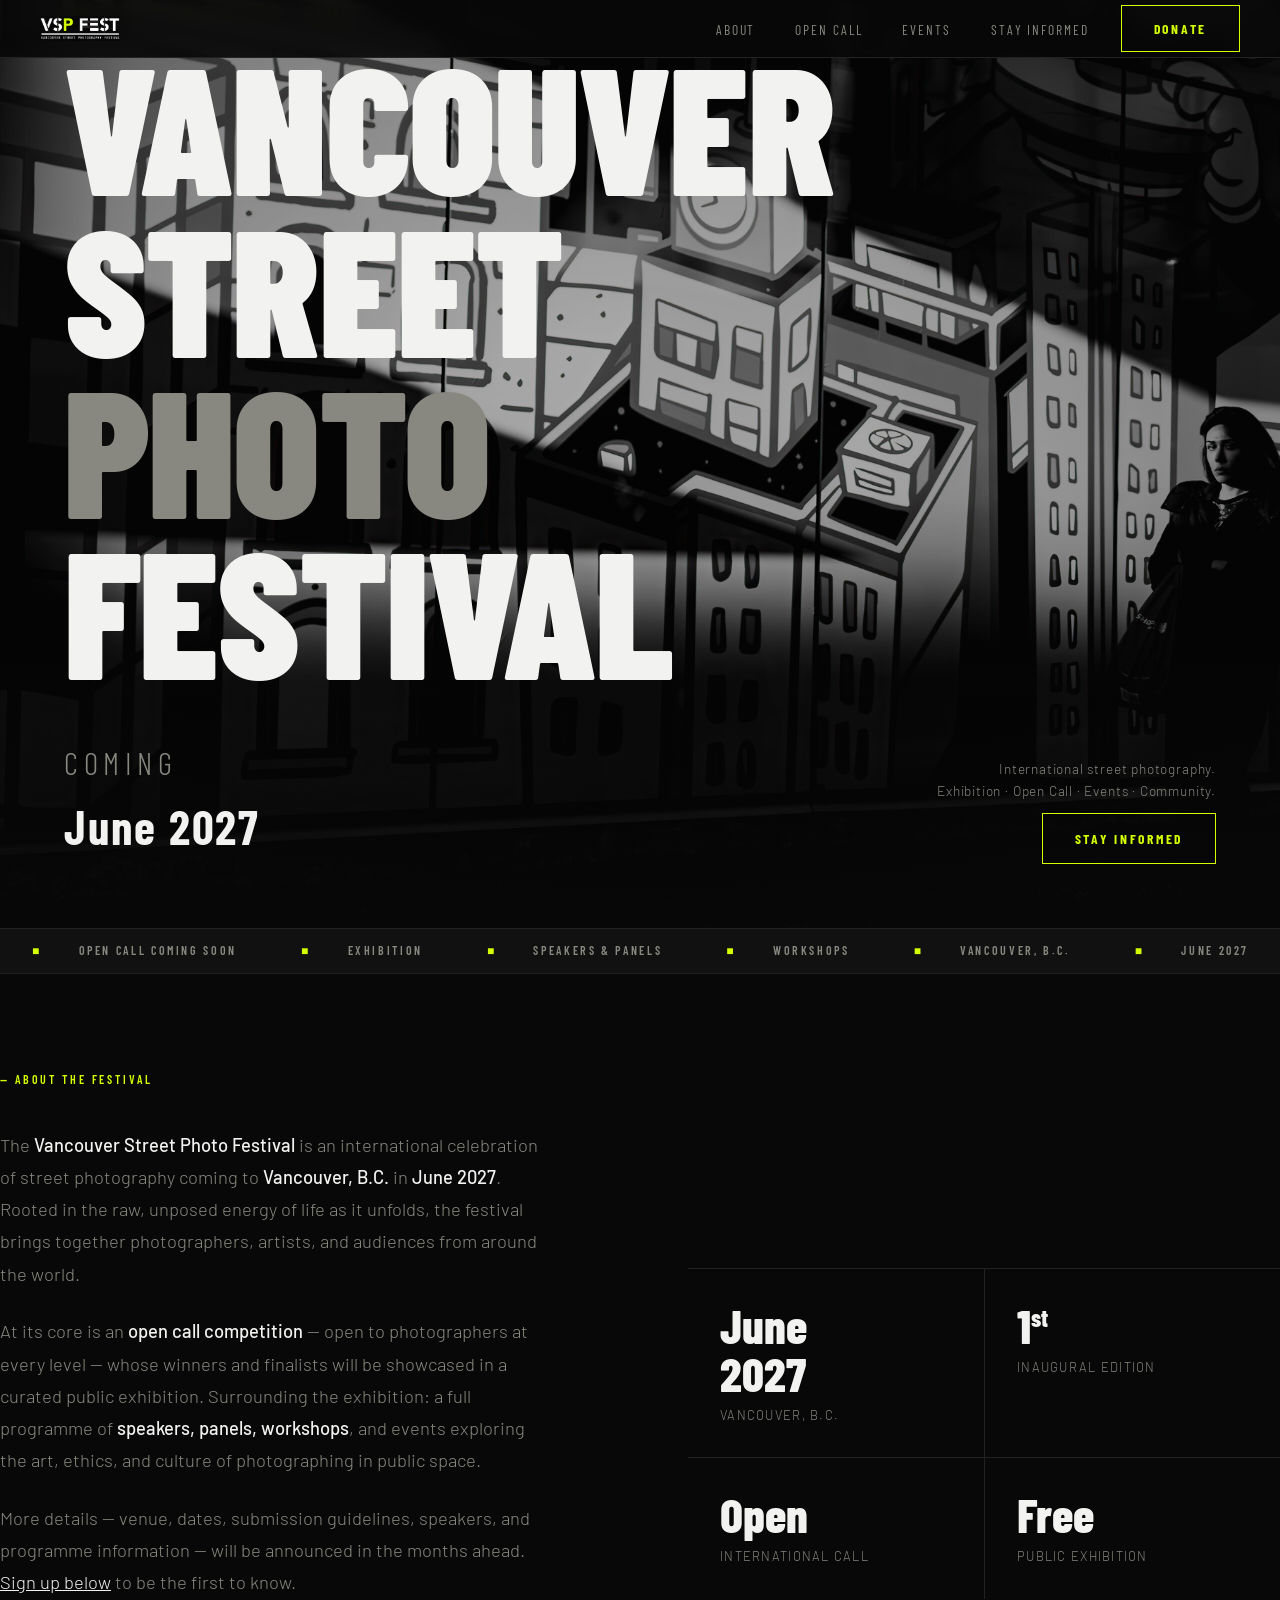
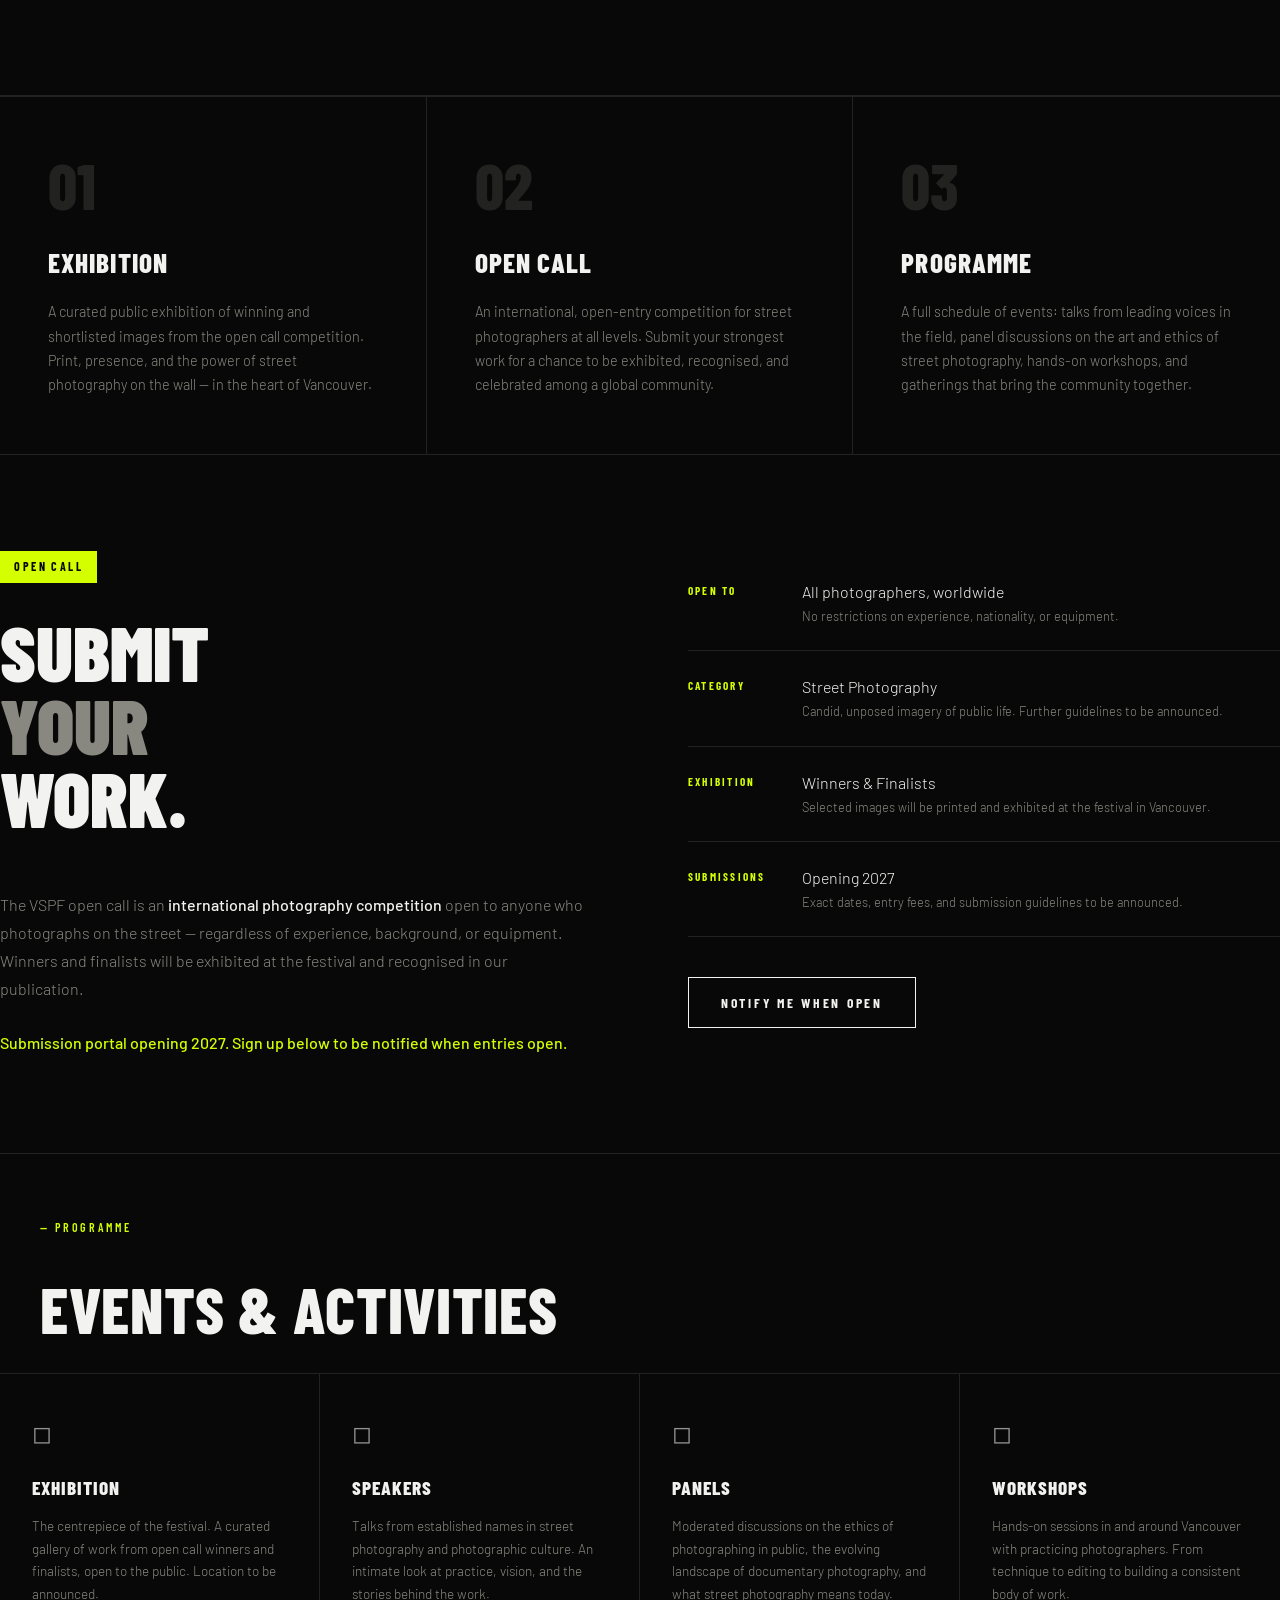
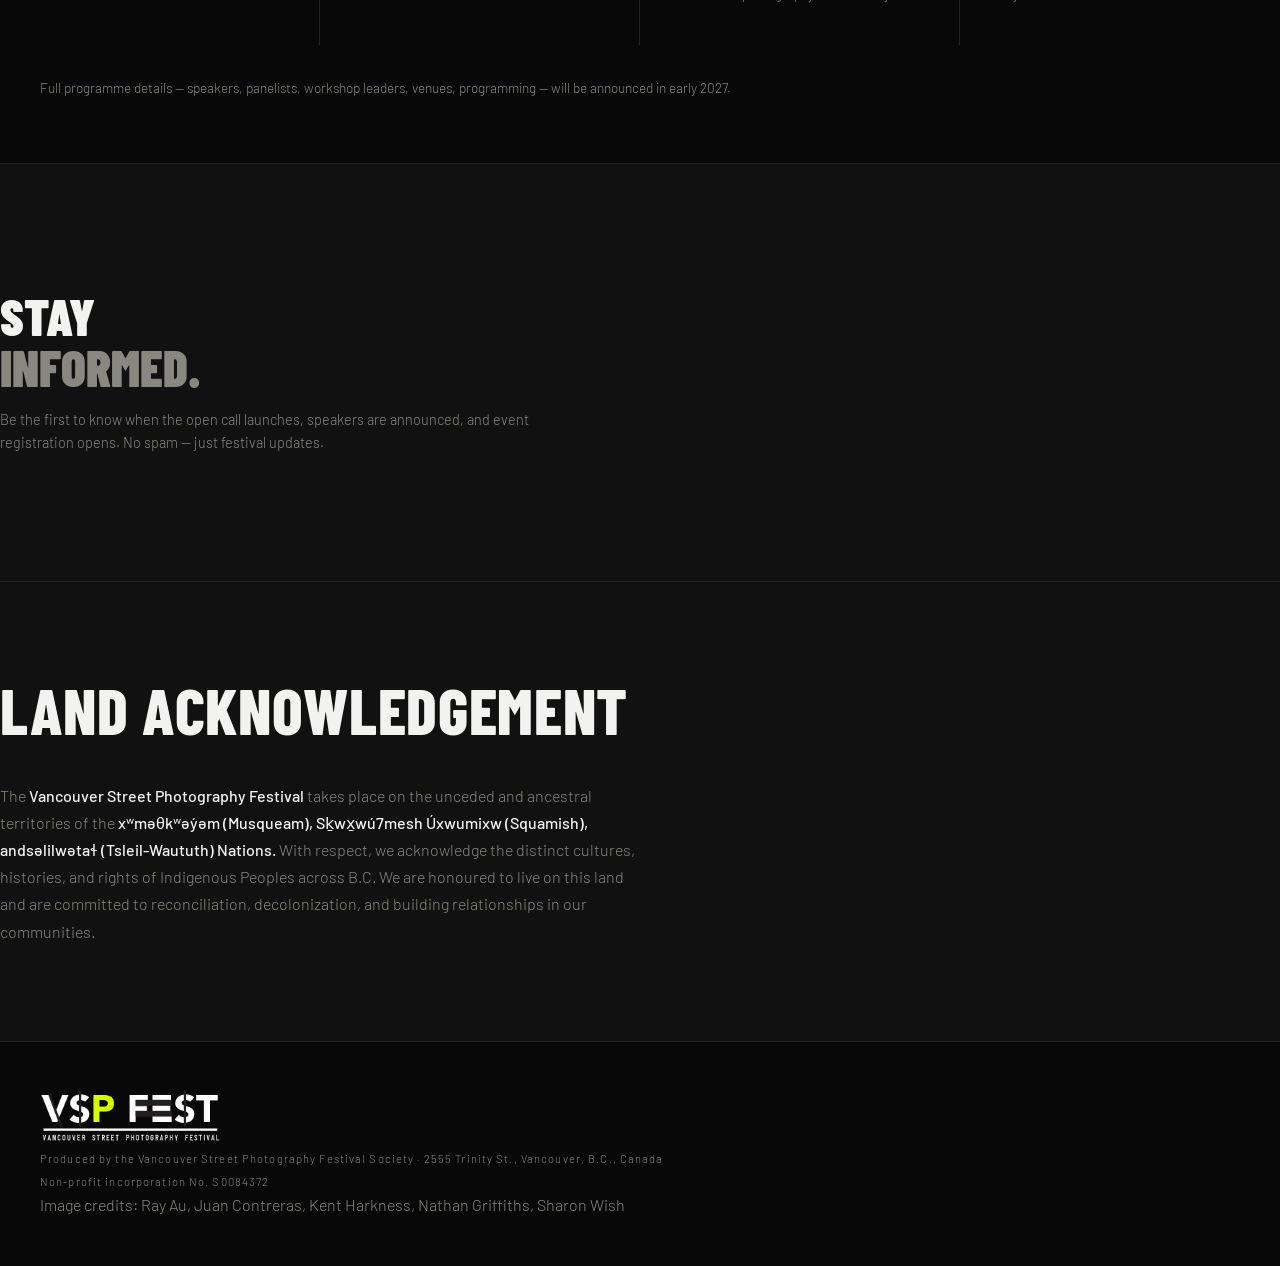
==== commit 0ad18f99: "footer layout edits. added a get in touch line with email" ====
--- a/index.html
+++ b/index.html
@@ -11,6 +11,14 @@
   <link rel="stylesheet" href="css/styles.css">
   <script src="https://zeffy-scripts.s3.ca-central-1.amazonaws.com/embed-form-script.min.js"></script>
 </head>
+
+<!-- GOOGLE ANALYTICS -->
+<script async src="https://www.googletagmanager.com/gtm.js?id=GTM-MWKB7SP3"></script>
+<script>
+  window.dataLayer = window.dataLayer || [];
+  function gtag(){dataLayer.push(arguments);}
+  gtag('js', new Date());
+</script>
 <body>
 
   <!-- NAV -->
@@ -247,7 +255,15 @@
           </p>
         </div>
         <div id="zeffy-signup-form">
-          <iframe title='Signup form powered by Zeffy' style='position:absolute;border:0;top:0;left:0;bottom:0;right:0;width:100%;height:100%' src='https://www.zeffy.com/en-CA/embed/newsletter-form/your-email-address' allowTransparency="true"></iframe>
+          <!-- <iframe title='Signup form powered by Zeffy' style='position:absolute;border:0;top:0;left:0;bottom:0;right:0;width:100%;height:100%' src='https://www.zeffy.com/en-CA/embed/newsletter-form/your-email-address' allowTransparency="true"></iframe> -->
+          <div data-zeffy-embed data-form-url="/en-CA/embed/newsletter-form/your-email-address"></div>
+          <div data-zeffy-embed-fallback style="display:none;">
+            <div style="position:relative;overflow:hidden;height:280px;width:100%;"><iframe title='Signup form powered by Zeffy' style='position: absolute; border: 0; top:0;left:0;bottom:0;right:0;width:100%;height:100%' data-zeffy-embed-src='https://www.zeffy.com/en-CA/embed/newsletter-form/your-email-address'  allowTransparency="true"></iframe></div>
+          </div>
+          <script
+            src="https://www.zeffy.com/embed/v2/zeffy-embed.js"
+            onerror="document.querySelectorAll('[data-zeffy-embed-fallback]').forEach(function(el){el.style.display='block';el.querySelectorAll('iframe[data-zeffy-embed-src]').forEach(function(f){f.src=f.getAttribute('data-zeffy-embed-src');});});">
+          </script>
         </div>
       </div>
     </div>
@@ -265,16 +281,16 @@
 
   <!-- FOOTER -->
   <footer>
-    <div class="footer-image-credits">
-      <p>Image credits: Ray Au, Juan Contreras, Kent Harkness, Nathan Griffiths, Sharon Wish</p>
-    </div>
-    </div>
-    <div class="footer-brand">
-      <img src="img/vspf-logo-web-header.png" alt="Vancouver Street Photography Festival">
-      <!-- <small>Vancouver Street Photo Festival &middot; June 2027</small> -->
-      <small>Produced by the Vancouver Street Photography Festival Society &middot; 2555 Trinity St., Vancouver, B.C., Canada</small>
-      <small>Non-profit incorporation No. S0084372</small>
-    </div>
+  </div>
+  <div class="footer-brand">
+    <img src="img/vspf-logo-web-header.png" alt="Vancouver Street Photography Festival">
+    <!-- <small>Vancouver Street Photo Festival &middot; June 2027</small> -->
+    <small>Produced by the Vancouver Street Photography Festival Society &middot; 2555 Trinity St., Vancouver, B.C., Canada</small>
+    <small>Non-profit incorporation No. S0084372</small>
+  </div>
+  <div class="footer-image-credits">
+    <p>Image credits: Ray Au, Juan Contreras, Kent Harkness, Nathan Griffiths, Sharon Wish</p>
+  </div>
   </footer>
 
 
--- a/css/styles.css
+++ b/css/styles.css
@@ -758,9 +758,9 @@
 /* ── FOOTER ────────────────────────────────────────── */
 footer {
   padding: 3rem 2.5rem;
-  display: grid;
+  /* display: grid; */
   grid-template-columns: 1fr auto 1fr;
-  align-items: center;
+  /* align-items: center; */
   gap: 2rem;
 }
 
